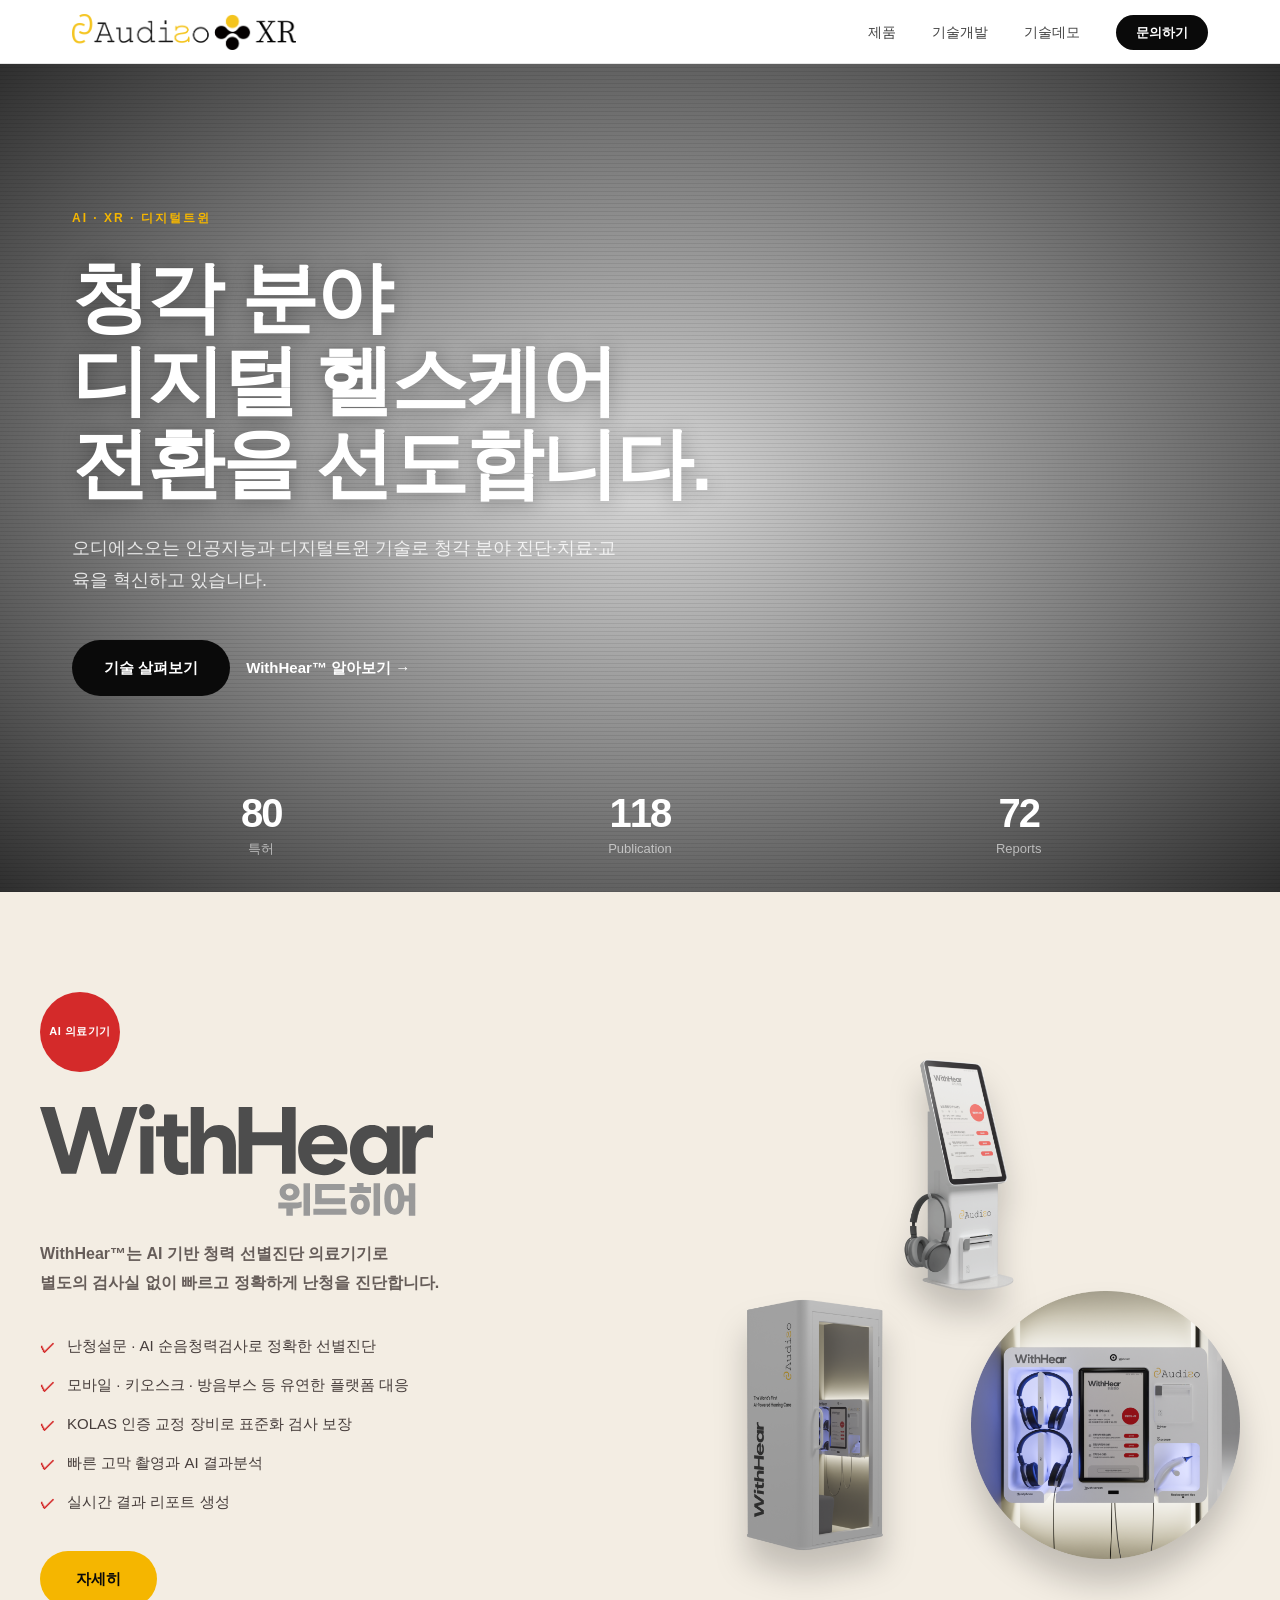
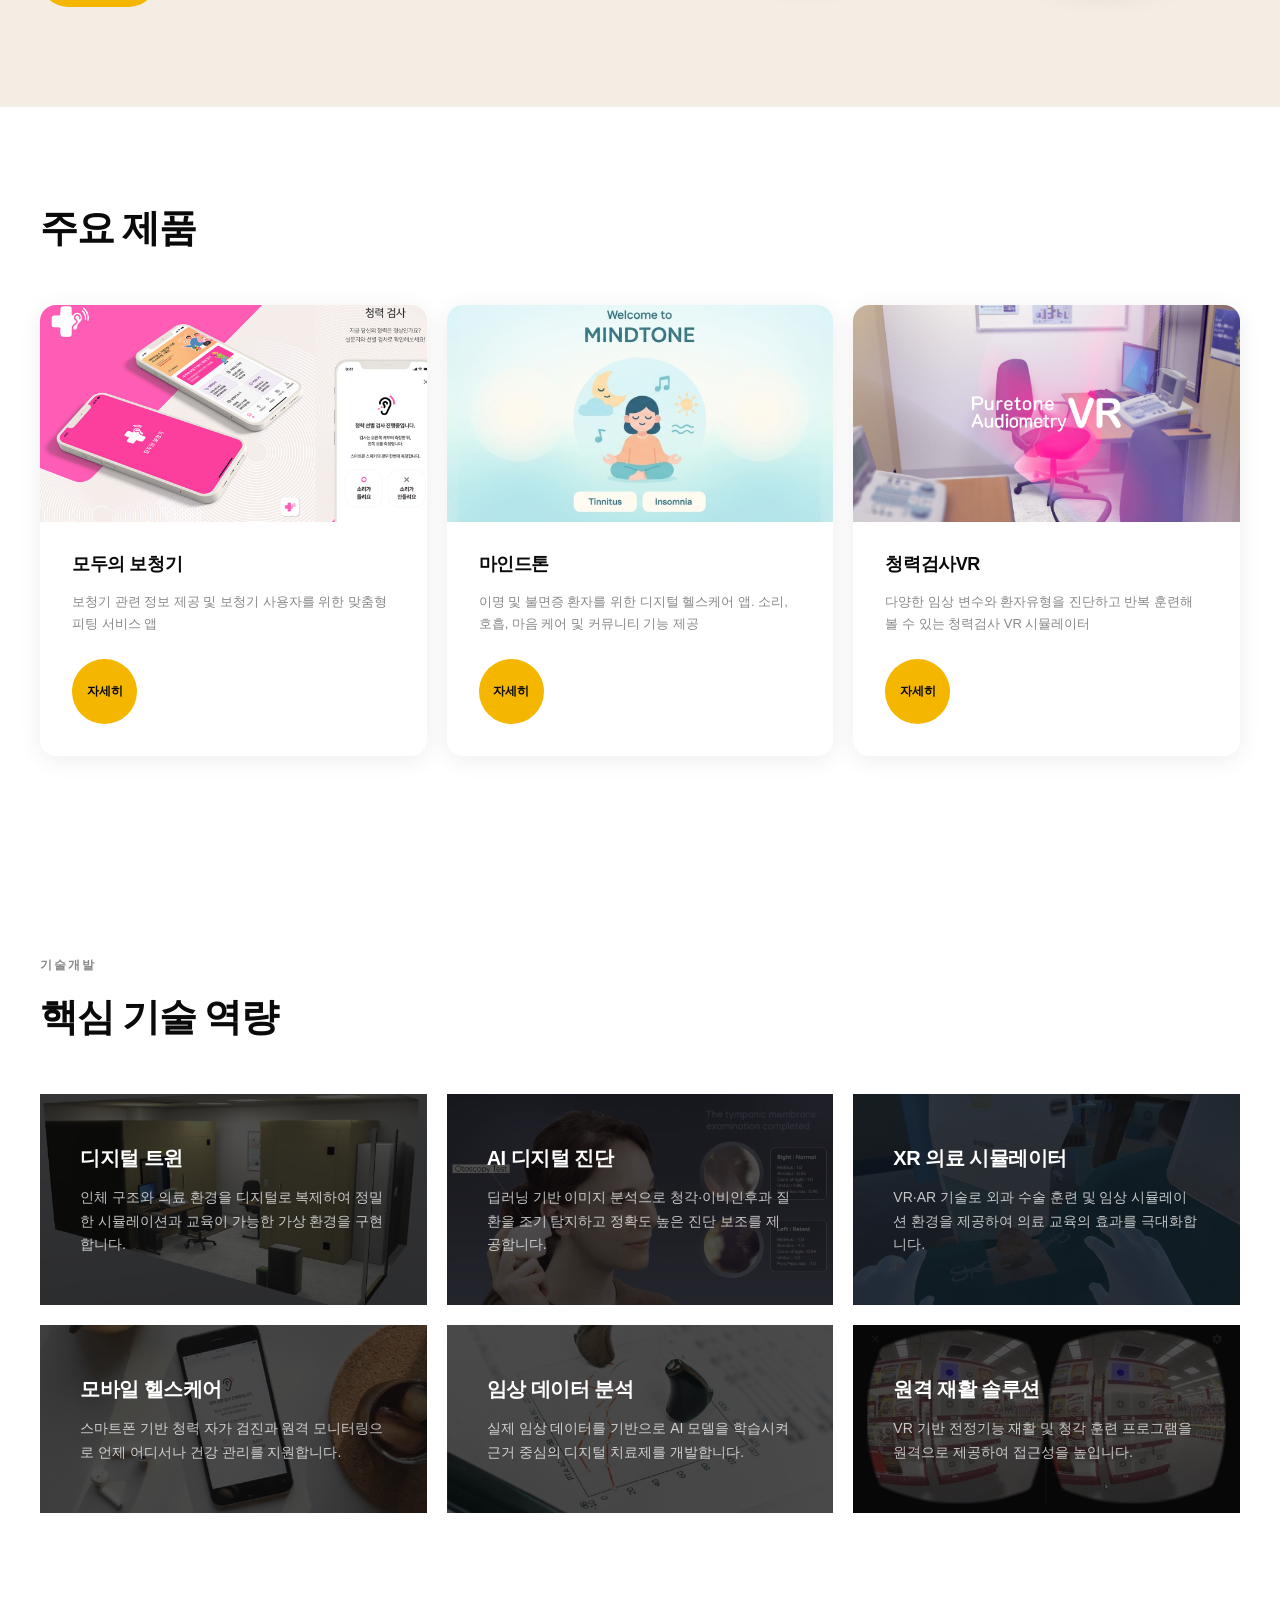
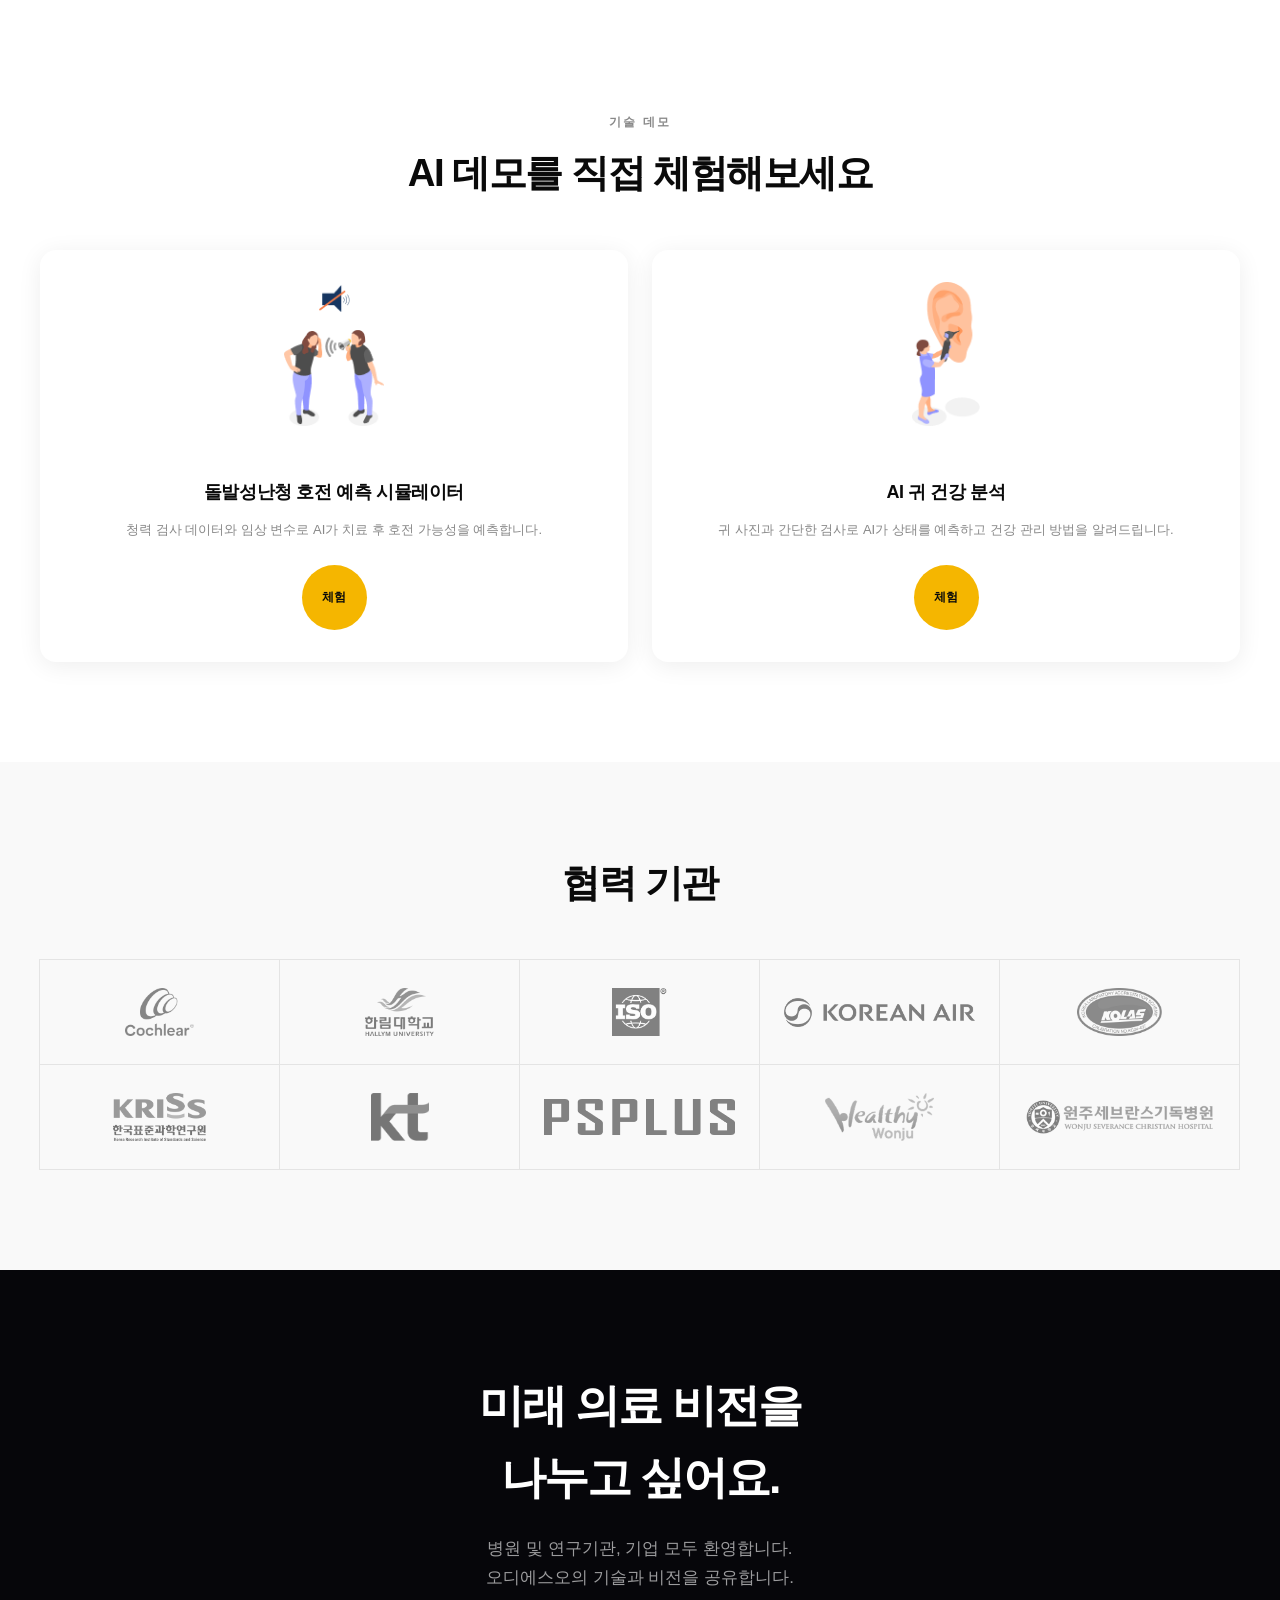
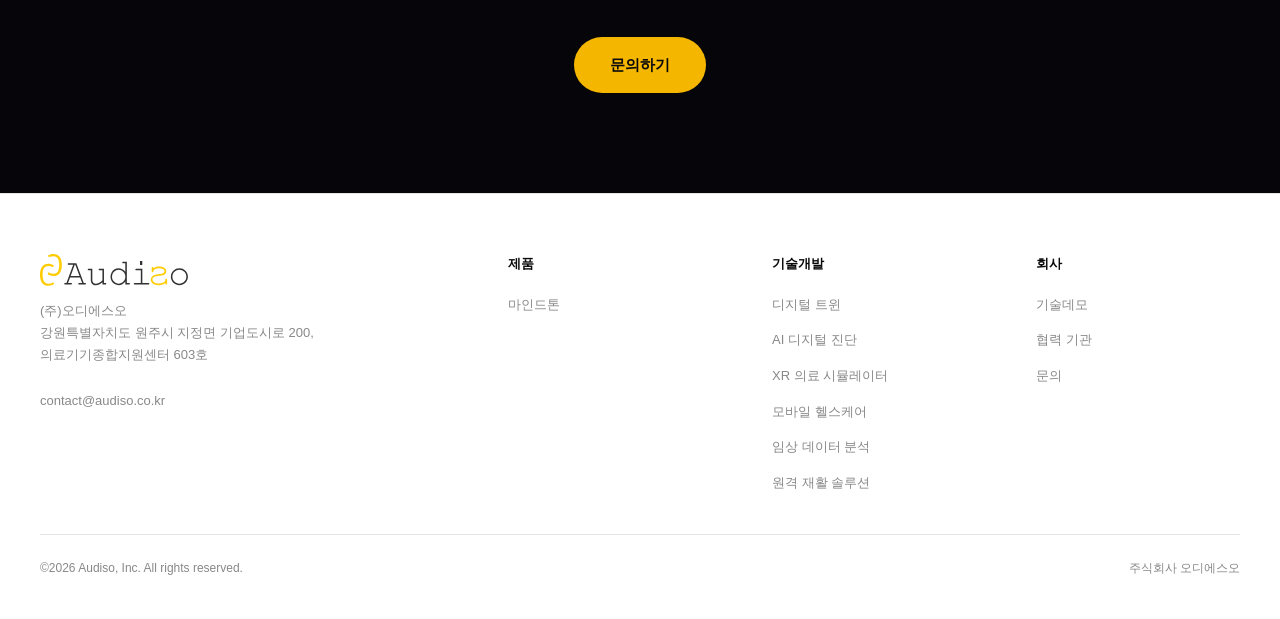
==== index.html @ 92a05720 "Consolidate product pages and add PTA VR simulator page - Remove product_01~04.html, rename to prod_" ====
<!DOCTYPE html>
<html lang="ko">
<head>
  <meta charset="UTF-8" />
  <meta name="viewport" content="width=device-width, initial-scale=1.0" />
  <title>Audiso XR</title>
  <link rel="stylesheet" href="css/style.css" />
</head>
<body>

  <!-- NAV -->
  <nav></nav>

  <!-- HERO -->
  <div class="hero-wrap">
    <video class="hero-video" src="video/hero_short.mp4" autoplay loop muted playsinline></video>
    <div class="hero-vignette"></div>
    <div class="hero-scanlines"></div>
    <section class="hero">
      <div class="hero-content">
        <span class="hero-tag">AI · XR · 디지털트윈</span>
        <h1>청각 분야 <br />디지털 헬스케어<br />전환을 선도합니다.</h1>
        <p>오디에스오는 인공지능과 디지털트윈 기술로 청각 분야 진단·치료·교육을 혁신하고 있습니다.</p>
        <div class="hero-actions">
          <a href="#services" class="btn-primary">기술 살펴보기</a>
          <a href="#product" class="btn-ghost">WithHear™ 알아보기 →</a>
        </div>
      </div>
    </section>
    <!-- STATS -->
    <div class="stats">
      <div class="stats-inner">
        <div class="stat">
          <div class="stat-number">80</div>
          <div class="stat-label">특허</div>
        </div>
        <div class="stat">
          <div class="stat-number">118</div>
          <div class="stat-label">Publication</div>
        </div>
        <div class="stat">
          <div class="stat-number">72</div>
          <div class="stat-label">Reports</div>
        </div>
      </div>
    </div>
  </div>

  <!-- FEATURED PRODUCT -->
  <section class="product-section" id="product">
    <canvas id="product-canvas"></canvas>
    <div class="product-inner">
      <div>
        <span class="product-badge">AI 의료기기</span>
        <img src="images/withhear.svg" alt="WithHear™" class="product-title-img" />
        <p>WithHear™는 AI 기반 청력 선별진단 의료기기로 <br />별도의 검사실 없이 빠르고 정확하게 난청을 진단합니다.</p>
        <ul class="product-features">
          <li>난청설문 · AI 순음청력검사로 정확한 선별진단</li>
          <li>모바일 · 키오스크 · 방음부스 등 유연한 플랫폼 대응</li>
          <li>KOLAS 인증 교정 장비로 표준화 검사 보장</li>
          <li>빠른 고막 촬영과 AI 결과분석</li>
          <li>실시간 결과 리포트 생성</li>
        </ul>
        <a href="https://audiso.co.kr/withhear" class="btn-accent" style="margin-top:36px; display:inline-block;" target="_blank">자세히</a>
      </div>
      <div class="product-visual">
        <img src="images/img_withhear_01.png" alt="WithHear 제품 이미지 1" class="float-img float-img-1" />
        <img src="images/img_withhear_02.png" alt="WithHear 제품 이미지 2" class="float-img float-img-2" />
        <img src="images/img_withhear_03.png" alt="WithHear 제품 이미지 3" class="float-img float-img-3" />
      </div>
    </div>
  </section>

  <!-- PRODUCTS -->
  <section id="products">
    <div class="section-inner">
      <h2 class="section-title">주요 제품</h2>
      <div class="products-grid">

        <div class="product-card">
          <div class="product-card-img"><img src="images/img_prod_modu.jpg" alt="모두의 보청기" /></div>
          <h3>모두의 보청기</h3>
          <p>보청기 관련 정보 제공 및 보청기 사용자를 위한 맞춤형 피팅 서비스 앱</p>
          <a href="https://audiso.co.kr/hearingapp" class="btn-card-detail" target="_blank">자세히</a>
        </div>

        <div class="product-card">
          <div class="product-card-img"><img src="images/img_prod_mt.jpg" alt="마인드톤" /></div>
          <h3>마인드톤</h3>
          <p>이명 및 불면증 환자를 위한 디지털 헬스케어 앱. 소리, 호흡, 마음 케어 및 커뮤니티 기능 제공</p>
          <a href="products/prod_withhear.html" class="btn-card-detail">자세히</a>
        </div>

        <div class="product-card">
          <div class="product-card-img"><img src="images/img_prod_avr.jpg" alt="청력검사VR" /></div>
          <h3>청력검사VR</h3>
          <p>다양한 임상 변수와 환자유형을 진단하고 반복 훈련해 볼 수 있는 청력검사 VR 시뮬레이터</p>
          <a href="products/prod_withhear.html" class="btn-card-detail">자세히</a>
        </div>

      </div>
    </div>
  </section>

  <!-- SERVICES -->
  <section id="services">
    <div class="section-inner">
      <div class="section-label">기술개발</div>
      <h2 class="section-title">핵심 기술 역량</h2>
      <div class="services-grid">
        <div class="service-card" style="background-image: url('images/img_services_01.jpg')">
          <h3>디지털 트윈</h3>
          <p>인체 구조와 의료 환경을 디지털로 복제하여 정밀한 시뮬레이션과 교육이 가능한 가상 환경을 구현합니다.</p>
        </div>
        <div class="service-card" style="background-image: url('images/img_services_02.jpg')">
          <h3>AI 디지털 진단</h3>
          <p>딥러닝 기반 이미지 분석으로 청각·이비인후과 질환을 조기 탐지하고 정확도 높은 진단 보조를 제공합니다.</p>
        </div>
        <div class="service-card" style="background-image: url('images/img_services_03.jpg')">
          <h3>XR 의료 시뮬레이터</h3>
          <p>VR·AR 기술로 외과 수술 훈련 및 임상 시뮬레이션 환경을 제공하여 의료 교육의 효과를 극대화합니다.</p>
        </div>
        <div class="service-card" style="background-image: url('images/img_services_04.jpg')">
          <h3>모바일 헬스케어</h3>
          <p>스마트폰 기반 청력 자가 검진과 원격 모니터링으로 언제 어디서나 건강 관리를 지원합니다.</p>
        </div>
        <div class="service-card" style="background-image: url('images/img_services_05.jpg')">
          <h3>임상 데이터 분석</h3>
          <p>실제 임상 데이터를 기반으로 AI 모델을 학습시켜 근거 중심의 디지털 치료제를 개발합니다.</p>
        </div>
        <div class="service-card" style="background-image: url('images/img_services_06.jpg')">
          <h3>원격 재활 솔루션</h3>
          <p>VR 기반 전정기능 재활 및 청각 훈련 프로그램을 원격으로 제공하여 접근성을 높입니다.</p>
        </div>
      </div>
    </div>
  </section>

  <!-- TECH DEMO -->
  <section id="demo">
    <div class="section-inner">
      <div class="section-label">기술 데모</div>
      <h2 class="section-title">AI 데모를 직접 체험해보세요</h2>
      <div class="demo-grid">

        <div class="product-card">
          <div class="demo-card-img"><img src="images/demo_1.png" alt="돌발성난청 호전 예측 시뮬레이터" /></div>
          <h3>돌발성난청 호전 예측 시뮬레이터</h3>
          <p>청력 검사 데이터와 임상 변수로 AI가 치료 후 호전 가능성을 예측합니다.</p>
          <a href="demo/ssnhl/SSNHL_predi_ver_3_0.html" class="btn-card-detail">체험</a>
        </div>

        <div class="product-card">
          <div class="demo-card-img"><img src="images/demo_2.png" alt="AI 귀 건강 분석" /></div>
          <h3>AI 귀 건강 분석</h3>
          <p>귀 사진과 간단한 검사로 AI가 상태를 예측하고 건강 관리 방법을 알려드립니다.</p>
          <a href="demo/earCheck/app.html" class="btn-card-detail">체험</a>
        </div>

      </div>
    </div>
  </section>

  <!-- PARTNERS -->
  <section class="partners-section" id="partners">
    <div class="section-inner">
      <h2 class="section-title">협력 기관</h2>
      <div class="partners-grid">
        <div class="partner-item"><img src="images/partner_coch.png" alt="파트너" /></div>
        <div class="partner-item"><img src="images/partner_hal.png" alt="파트너" /></div>
        <div class="partner-item"><img src="images/partner_iso.png" alt="파트너" /></div>
        <div class="partner-item"><img src="images/partner_ka.png" alt="파트너" /></div>
        <div class="partner-item"><img src="images/partner_kolas.png" alt="파트너" /></div>
        <div class="partner-item"><img src="images/partner_kriss.png" alt="파트너" /></div>
        <div class="partner-item"><img src="images/partner_kt.png" alt="파트너" /></div>
        <div class="partner-item"><img src="images/partner_psp.png" alt="파트너" /></div>
        <div class="partner-item"><img src="images/partner_wonju.png" alt="파트너" /></div>
        <div class="partner-item"><img src="images/partner_wsch.png" alt="파트너" /></div>
      </div>
    </div>
  </section>

  <!-- CTA -->
  <section class="cta-section" id="contact">
    <canvas id="cta-canvas"></canvas>
    <div class="cta-inner">
      <h2>미래 의료 비전을<br />나누고 싶어요.</h2>
      <p>병원 및 연구기관, 기업 모두 환영합니다.<br />오디에스오의 기술과 비전을 공유합니다.</p>
      <a href="mailto:contact@audiso.co.kr" class="btn-accent">문의하기</a>
    </div>
  </section>

  <!-- FOOTER -->
  <footer></footer>

  <script src="js/partners-bg.js"></script>
  <script src="js/product-bg.js"></script>
  <script src="js/components.js"></script>
</body>
</html>
---- css/style.css ----
*, *::before, *::after { box-sizing: border-box; margin: 0; padding: 0; }

:root {
  --black: #0a0a0a;
  --white: #ffffff;
  --gray-50: #f9f9f9;
  --gray-100: #f2f2f2;
  --gray-200: #e4e4e4;
  --gray-500: #888888;
  --gray-700: #444444;
  --accent: #F5B600;
  --accent-dark: #C99200;
  --radius: 12px;
  --font: 'Pretendard', 'Noto Sans KR', -apple-system, BlinkMacSystemFont, sans-serif;
}

html { scroll-behavior: smooth; }

body {
  font-family: var(--font);
  color: var(--black);
  background: var(--white);
  line-height: 1.6;
  -webkit-font-smoothing: antialiased;
}

/* ── NAV ── */
nav {
  position: sticky;
  top: 0;
  z-index: 100;
  background: rgba(255,255,255,0.92);
  backdrop-filter: blur(12px);
  border-bottom: 1px solid var(--gray-200);
  height: 64px;
  display: flex;
  align-items: center;
}

.nav-inner {
  max-width: 1200px;
  width: 100%;
  margin: 0 auto;
  padding: 0 32px;
  display: flex;
  align-items: center;
  justify-content: space-between;
}

.logo {
  display: flex;
  align-items: center;
  text-decoration: none;
  flex-shrink: 0;
}

.logo img {
  height: 36px;
  width: auto;
  display: block;
}

.footer-brand .logo img { height: 32px; }

.nav-links {
  display: flex;
  gap: 36px;
  list-style: none;
}

.nav-links a {
  font-size: 14px;
  font-weight: 500;
  color: var(--gray-700);
  text-decoration: none;
  transition: color 0.2s;
}

.nav-links a:hover { color: var(--black); }

.nav-cta {
  background: var(--black);
  color: var(--white) !important;
  padding: 10px 20px;
  border-radius: 100px;
  font-size: 13px !important;
  font-weight: 600 !important;
  transition: background 0.2s !important;
}

.nav-cta:hover { background: var(--gray-700) !important; }

/* ── 햄버거 버튼 ── */
.nav-hamburger {
  display: none;
  flex-direction: column;
  justify-content: center;
  gap: 5px;
  width: 40px;
  height: 40px;
  padding: 8px;
  background: none;
  border: none;
  cursor: pointer;
  border-radius: 8px;
  transition: background 0.2s;
}
.nav-hamburger:hover { background: var(--gray-100); }
.nav-hamburger span {
  display: block;
  width: 100%;
  height: 2px;
  background: var(--black);
  border-radius: 2px;
  transition: transform 0.3s, opacity 0.3s;
  transform-origin: center;
}
.nav-hamburger.open span:nth-child(1) { transform: translateY(7px) rotate(45deg); }
.nav-hamburger.open span:nth-child(2) { opacity: 0; transform: scaleX(0); }
.nav-hamburger.open span:nth-child(3) { transform: translateY(-7px) rotate(-45deg); }

/* ── 모바일 드로어 & 오버레이 ── */
.nav-overlay {
  display: none;
  position: fixed;
  inset: 0;
  background: rgba(0,0,0,0.35);
  z-index: 200;
  opacity: 0;
  pointer-events: none;
  transition: opacity 0.3s;
}
.nav-overlay.open { opacity: 1; pointer-events: auto; }

.nav-drawer {
  display: none;
  position: fixed;
  top: 0;
  right: 0;
  width: 72vw;
  max-width: 300px;
  height: 100dvh;
  background: var(--white);
  z-index: 201;
  padding: 80px 32px 40px;
  transform: translateX(100%);
  transition: transform 0.35s cubic-bezier(0.4,0,0.2,1);
  box-shadow: -4px 0 24px rgba(0,0,0,0.12);
}
.nav-drawer.open { transform: translateX(0); }
.nav-drawer ul {
  list-style: none;
  display: flex;
  flex-direction: column;
  gap: 0;
}
.nav-drawer ul li { border-bottom: 1px solid var(--gray-200); }
.nav-drawer ul li:first-child { border-top: 1px solid var(--gray-200); }
.nav-drawer ul li a {
  display: block;
  padding: 18px 4px;
  font-size: 16px;
  font-weight: 500;
  color: var(--gray-700);
  text-decoration: none;
  transition: color 0.2s;
}
.nav-drawer ul li a:hover { color: var(--black); }

/* ── HERO ── */
.hero-wrap {
  position: relative;
  overflow: hidden;
  min-height: 92vh;
}

.hero-video {
  position: absolute;
  inset: 0;
  width: 100%;
  height: 100%;
  object-fit: cover;
  z-index: 0;
}

.hero-vignette {
  position: absolute;
  inset: 0;
  z-index: 1;
  background: radial-gradient(ellipse at center,
    rgba(0,0,0,0.15) 0%,
    rgba(0,0,0,0.55) 60%,
    rgba(0,0,0,0.82) 100%);
}

.hero-scanlines {
  position: absolute;
  inset: 0;
  z-index: 2;
  background: repeating-linear-gradient(
    to bottom,
    transparent 0px,
    transparent 3px,
    rgba(0,0,0,0.08) 3px,
    rgba(0,0,0,0.08) 4px
  );
  pointer-events: none;
}

.hero {
  position: relative;
  z-index: 3;
  min-height: 92vh;
  display: flex;
  align-items: flex-start;
  padding: 140px 32px 180px;
  max-width: 1200px;
  margin: 0 auto;
}

.hero-content { max-width: 780px; }

.hero-tag {
  display: inline-block;
  font-size: 12px;
  font-weight: 700;
  letter-spacing: 2px;
  text-transform: uppercase;
  color: var(--accent);
  margin-bottom: 28px;
}

.hero h1 {
  font-size: clamp(44px, 6vw, 80px);
  font-weight: 800;
  line-height: 1.08;
  letter-spacing: -2px;
  color: var(--white);
  margin-bottom: 28px;
  text-shadow: 0 2px 20px rgba(0,0,0,0.3);
}

.hero h1 em {
  font-style: normal;
  color: var(--accent);
}

.hero p {
  font-size: 18px;
  color: rgba(255,255,255,0.82);
  max-width: 560px;
  margin-bottom: 44px;
  line-height: 1.75;
}

.hero-actions {
  display: flex;
  gap: 16px;
  align-items: center;
  flex-wrap: wrap;
}

.hero .btn-ghost {
  color: var(--white);
}

.hero .btn-ghost:hover {
  color: var(--accent);
}

/* ── BUTTONS ── */
.btn-primary {
  background: var(--black);
  color: var(--white);
  padding: 16px 32px;
  border-radius: 100px;
  font-size: 15px;
  font-weight: 600;
  text-decoration: none;
  transition: background 0.2s, transform 0.15s;
  display: inline-block;
}

.btn-primary:hover { background: var(--gray-700); transform: translateY(-1px); }

.btn-ghost {
  color: var(--black);
  font-size: 15px;
  font-weight: 600;
  text-decoration: none;
  display: flex;
  align-items: center;
  gap: 8px;
  transition: gap 0.2s;
}

.btn-ghost:hover { gap: 14px; }

.btn-accent {
  background: var(--accent);
  color: var(--black);
  padding: 16px 36px;
  border-radius: 100px;
  font-size: 15px;
  font-weight: 700;
  text-decoration: none;
  display: inline-block;
  transition: background 0.2s, transform 0.15s;
}

.btn-accent:hover { background: var(--accent-dark); transform: translateY(-1px); }

/* ── STATS ── */
.stats {
  position: absolute;
  bottom: 0;
  left: 0;
  right: 0;
  z-index: 2;
}

.stats-inner {
  max-width: 1200px;
  margin: 0 auto;
  padding: 0 32px;
  display: grid;
  grid-template-columns: repeat(3, 1fr);
}

.stat {
  padding: 32px 0;
  text-align: center;
}

.stat-number {
  font-size: 40px;
  font-weight: 800;
  letter-spacing: -2px;
  line-height: 1;
  margin-bottom: 6px;
  color: var(--white);
}

.stat-label {
  font-size: 13px;
  color: rgba(255,255,255,0.6);
  font-weight: 500;
}

/* ── SECTION COMMON ── */
section { padding: 100px 32px; }

.section-inner { max-width: 1200px; margin: 0 auto; }

.section-label {
  font-size: 12px;
  font-weight: 700;
  letter-spacing: 2px;
  text-transform: uppercase;
  color: var(--gray-500);
  margin-bottom: 20px;
}

.section-title {
  font-size: clamp(24px, 3vw, 40px);
  font-weight: 800;
  letter-spacing: -1.5px;
  line-height: 1.1;
  margin-bottom: 56px;
}

/* ── SERVICES ── */
.services-grid {
  display: grid;
  grid-template-columns: repeat(3, 1fr);
  gap: 20px;
}

.service-card {
  position: relative;
  padding: 48px 40px;
  border-radius: 0;
  background-size: cover;
  background-position: center;
  overflow: hidden;
  transition: box-shadow 0.2s, transform 0.15s;
}

.service-card::before {
  content: '';
  position: absolute;
  inset: 0;
  background: rgba(10,10,10,0.72);
  transition: background 0.3s;
}

.service-card:hover::before {
  background: rgba(10,10,10,0.58);
}

.service-card:hover {
  transform: translateY(-3px);
}

.service-card h3,
.service-card p {
  position: relative;
  z-index: 1;
}

.service-card h3 {
  font-size: 20px;
  font-weight: 700;
  margin-bottom: 12px;
  letter-spacing: -0.5px;
  color: var(--white);
}

.service-card p {
  font-size: 14px;
  color: rgba(255,255,255,0.75);
  line-height: 1.7;
}

/* ── FEATURED PRODUCT ── */
.product-section {
  background: #F3EDE3;
  color: #1a1010;
  position: relative;
}

#product-canvas {
  position: absolute;
  inset: 0;
  width: 100%;
  height: 100%;
  display: block;
  z-index: 0;
}

.product-section .product-inner {
  position: relative;
  z-index: 1;
}

.product-inner {
  max-width: 1200px;
  margin: 0 auto;
  display: grid;
  grid-template-columns: 1fr 1fr;
  gap: 80px;
  align-items: center;
}


.product-title-img {
  display: block;
  height: 112px;
  width: auto;
  margin-bottom: 24px;
}

.product-inner h2 {
  font-size: clamp(28px, 3vw, 44px);
  font-weight: 800;
  letter-spacing: -2px;
  line-height: 1.1;
  margin-bottom: 24px;
}

.product-inner p {
  font-size: 16px;
  font-weight: 700;
  color: rgba(26,16,16,0.65);
  line-height: 1.8;
  margin-bottom: 36px;
}

.product-badge {
  display: inline-flex;
  align-items: center;
  justify-content: center;
  background: #D42A2A;
  color: #fff;
  font-size: 11px;
  font-weight: 800;
  letter-spacing: 0.5px;
  text-transform: uppercase;
  text-align: center;
  line-height: 1.4;
  width: 80px;
  height: 80px;
  border-radius: 50%;
  margin-bottom: 32px;
}

.product-visual {
  position: relative;
  height: 520px;
  overflow: visible;
}

@keyframes float-a {
  0%, 100% { transform: translateY(0px); }
  50%       { transform: translateY(-9px); }
}

@keyframes float-b {
  0%, 100% { transform: translateY(0px); }
  50%       { transform: translateY(-7px); }
}

@keyframes float-c {
  0%, 100% { transform: translateX(-50%) translateY(0px); }
  50%       { transform: translateX(-50%) translateY(-8px); }
}

.float-img {
  position: absolute;
  width: 48%;
  filter: drop-shadow(0 24px 16px rgba(0,0,0,0.2));
}

.float-img-1 {
  top: 0;
  left: 50%;
  transform: translateX(-50%);
  animation: float-c 5s ease-in-out infinite;
  animation-delay: 0s;
}

.float-img-2 {
  bottom: 0;
  left: 0;
  animation: float-a 6.5s ease-in-out infinite;
  animation-delay: -2.1s;
}

.float-img-3 {
  bottom: 0;
  right: 0;
  animation: float-b 5.8s ease-in-out infinite;
  animation-delay: -4.3s;
}

.product-visual .placeholder-icon { font-size: 80px; }


.product-features {
  list-style: none;
  display: flex;
  flex-direction: column;
  gap: 14px;
}

.product-features li {
  display: flex;
  align-items: flex-start;
  gap: 12px;
  font-size: 15px;
  color: rgba(26,16,16,0.8);
}

.product-features li::before {
  content: '✓';
  color: #D42A2A;
  font-weight: 700;
  flex-shrink: 0;
  margin-top: 1px;
}

/* ── PRODUCTS ── */
.products-grid {
  display: grid;
  grid-template-columns: repeat(3, 1fr);
  gap: 20px;
}

.product-card {
  background: var(--white);
  padding: 0;
  border-radius: 16px;
  box-shadow: 0 4px 24px rgba(0,0,0,0.07);
  transition: box-shadow 0.2s, transform 0.15s;
  overflow: hidden;
}

.product-card:hover {
  box-shadow: 0 8px 40px rgba(0,0,0,0.12);
  transform: translateY(-3px);
}

.product-card-img {
  width: 100%;
  aspect-ratio: 16 / 9;
  overflow: hidden;
}

.product-card-img img {
  width: 100%;
  height: 100%;
  object-fit: cover;
  display: block;
  transition: transform 0.4s ease;
}

.product-card:hover .product-card-img img {
  transform: scale(1.04);
}

.product-card h3,
.product-card p,
.product-card .btn-card-detail {
  margin-left: 32px;
  margin-right: 32px;
}

.product-card .btn-card-detail {
  margin-bottom: 32px;
}

.product-card h3 {
  font-size: 18px;
  font-weight: 800;
  letter-spacing: -0.4px;
  margin-top: 28px;
  margin-bottom: 12px;
  color: var(--black);
}

.product-card p {
  font-size: 13px;
  color: var(--gray-500);
  line-height: 1.7;
  margin-bottom: 24px;
}

.btn-card-detail {
  display: inline-flex;
  flex-direction: column;
  align-items: center;
  justify-content: center;
  width: 65px;
  height: 65px;
  border-radius: 50%;
  background: var(--accent);
  color: var(--black);
  text-decoration: none;
  font-size: 12px;
  font-weight: 700;
  line-height: 1.4;
  text-align: center;
  transition: background 0.2s, transform 0.15s;
}

.btn-card-detail:hover {
  background: var(--accent-dark);
  transform: translateY(-2px);
}

/* ── PROJECTS ── */
.projects-grid {
  display: grid;
  grid-template-columns: repeat(2, 1fr);
  gap: 24px;
}

.project-card {
  border: 1px solid var(--gray-200);
  border-radius: 0;
  overflow: hidden;
  transition: box-shadow 0.2s, transform 0.15s;
  cursor: pointer;
}

.project-card:hover {
  box-shadow: 0 12px 40px rgba(0,0,0,0.1);
  transform: translateY(-4px);
}

.project-thumb {
  height: 200px;
  background: linear-gradient(135deg, var(--gray-100) 0%, var(--gray-200) 100%);
  display: flex;
  align-items: center;
  justify-content: center;
  overflow: hidden;
}

.project-thumb img {
  width: 100%;
  height: 100%;
  object-fit: cover;
}

.project-thumb .placeholder-icon { font-size: 52px; }

.project-body { padding: 28px; }

.project-tag {
  font-size: 11px;
  font-weight: 700;
  letter-spacing: 1.5px;
  text-transform: uppercase;
  color: var(--accent-dark);
  margin-bottom: 10px;
}

.project-body h3 {
  font-size: 17px;
  font-weight: 700;
  letter-spacing: -0.3px;
  margin-bottom: 10px;
  line-height: 1.4;
}

.project-body p {
  font-size: 13px;
  color: var(--gray-500);
  line-height: 1.65;
}

/* ── TECH DEMO ── */
#demo { text-align: center; }
#demo .product-card {
  display: flex;
  flex-direction: column;
  align-items: center;
  border-radius: 16px;
}
#demo .product-card h3,
#demo .product-card p {
  margin-left: 0;
  margin-right: 0;
  padding-left: 32px;
  padding-right: 32px;
  width: 100%;
  box-sizing: border-box;
}
#demo .product-card .btn-card-detail {
  margin-left: 0;
  margin-right: 0;
}

.demo-card-img {
  display: flex;
  align-items: center;
  justify-content: center;
  height: 200px;
  padding: 32px 32px 24px;
}
.demo-card-img img {
  max-height: 100%;
  width: auto;
  display: block;
  object-fit: contain;
}

.demo-grid {
  display: grid;
  grid-template-columns: 1fr 1fr;
  gap: 24px;
}

/* ── PARTNERS ── */
.partners-section { background: var(--gray-50); text-align: center; }

.partners-grid {
  display: grid;
  grid-template-columns: repeat(5, 1fr);
  gap: 0;
}

.partner-item {
  padding: 28px 24px;
  display: flex;
  align-items: center;
  justify-content: center;
  border: 1px solid var(--gray-200);
  margin: -1px 0 0 -1px;
}

.partner-item img {
  max-width: 100%;
  max-height: 48px;
  width: auto;
  height: auto;
  display: block;
  object-fit: contain;
  filter: grayscale(100%) opacity(0.6);
  transition: filter 0.25s;
}

.partner-item:hover img {
  filter: grayscale(0%) opacity(1);
}

/* ── CTA ── */
.cta-section {
  background: #06060a;
  color: var(--white);
  position: relative;
  overflow: hidden;
}

#cta-canvas {
  position: absolute;
  inset: 0;
  width: 100%;
  height: 100%;
  display: block;
  z-index: 0;
}

.cta-section .cta-inner {
  position: relative;
  z-index: 1;
}

.cta-inner {
  max-width: 700px;
  margin: 0 auto;
  text-align: center;
}

.cta-inner h2 {
  font-size: clamp(28px, 3.5vw, 46px);
  font-weight: 800;
  letter-spacing: -2px;
  margin-bottom: 20px;
  color: var(--white);
}

.cta-inner p {
  font-size: 17px;
  color: rgba(255,255,255,0.6);
  margin-bottom: 44px;
  line-height: 1.75;
}

/* ── FOOTER ── */
footer {
  border-top: 1px solid var(--gray-200);
  padding: 60px 32px 40px;
}

.footer-inner {
  max-width: 1200px;
  margin: 0 auto;
  display: grid;
  grid-template-columns: 2fr 1fr 1fr 1fr;
  gap: 60px;
}

.footer-brand .logo { display: block; margin-bottom: 14px; }

.footer-brand p {
  font-size: 13px;
  color: var(--gray-500);
  line-height: 1.7;
  margin-bottom: 24px;
}

.footer-col h4 {
  font-size: 13px;
  font-weight: 700;
  margin-bottom: 16px;
  color: var(--black);
}

.footer-col ul { list-style: none; display: flex; flex-direction: column; gap: 10px; }

.footer-col a {
  font-size: 13px;
  color: var(--gray-500);
  text-decoration: none;
  transition: color 0.2s;
}

.footer-col a:hover { color: var(--black); }

.footer-bottom {
  max-width: 1200px;
  margin: 40px auto 0;
  padding-top: 24px;
  border-top: 1px solid var(--gray-200);
  display: flex;
  justify-content: space-between;
  align-items: center;
}

.footer-bottom p {
  font-size: 12px;
  color: var(--gray-500);
}

/* ── RESPONSIVE ── */
@media (max-width: 900px) {
  .stats-inner { grid-template-columns: repeat(3, 1fr); }
  .services-grid { grid-template-columns: 1fr; }
  .product-inner { grid-template-columns: 1fr; gap: 40px; }
  .product-visual {
    height: auto;
    display: flex;
    flex-direction: column;
    align-items: center;
    gap: 32px;
  }
  .float-img {
    position: relative;
    width: 72%;
    top: auto; bottom: auto; left: auto; right: auto;
    transform: none;
  }
  .float-img-1 { left: auto; animation: float-a 5s ease-in-out infinite; animation-delay: 0s; }
  .float-img-2 { animation: float-b 6.5s ease-in-out infinite; animation-delay: -2.1s; }
  .float-img-3 { animation: float-a 5.8s ease-in-out infinite; animation-delay: -4.3s; }
  .demo-grid { grid-template-columns: 1fr; }
  .partners-grid { grid-template-columns: repeat(3, 1fr); }
  .footer-inner { grid-template-columns: 1fr 1fr; gap: 40px; }
}

@media (max-width: 600px) {
  nav { height: 56px; }
  .nav-links { display: none; }
  .nav-hamburger { display: flex; }
  .nav-overlay { display: block; }
  .nav-drawer { display: block; }
  .hero { padding: 60px 20px; min-height: auto; }
  section { padding: 72px 20px; }
  .stats-inner { grid-template-columns: repeat(3, 1fr); }
  .projects-grid { grid-template-columns: 1fr; }
  .products-grid { grid-template-columns: 1fr; }
  .demo-grid { grid-template-columns: 1fr; }
  .partners-grid { grid-template-columns: repeat(2, 1fr); }
  .footer-inner { grid-template-columns: 1fr; gap: 32px; }
  .footer-bottom { flex-direction: column; gap: 8px; text-align: center; }
  .product-title-img { height: 67px; }
}
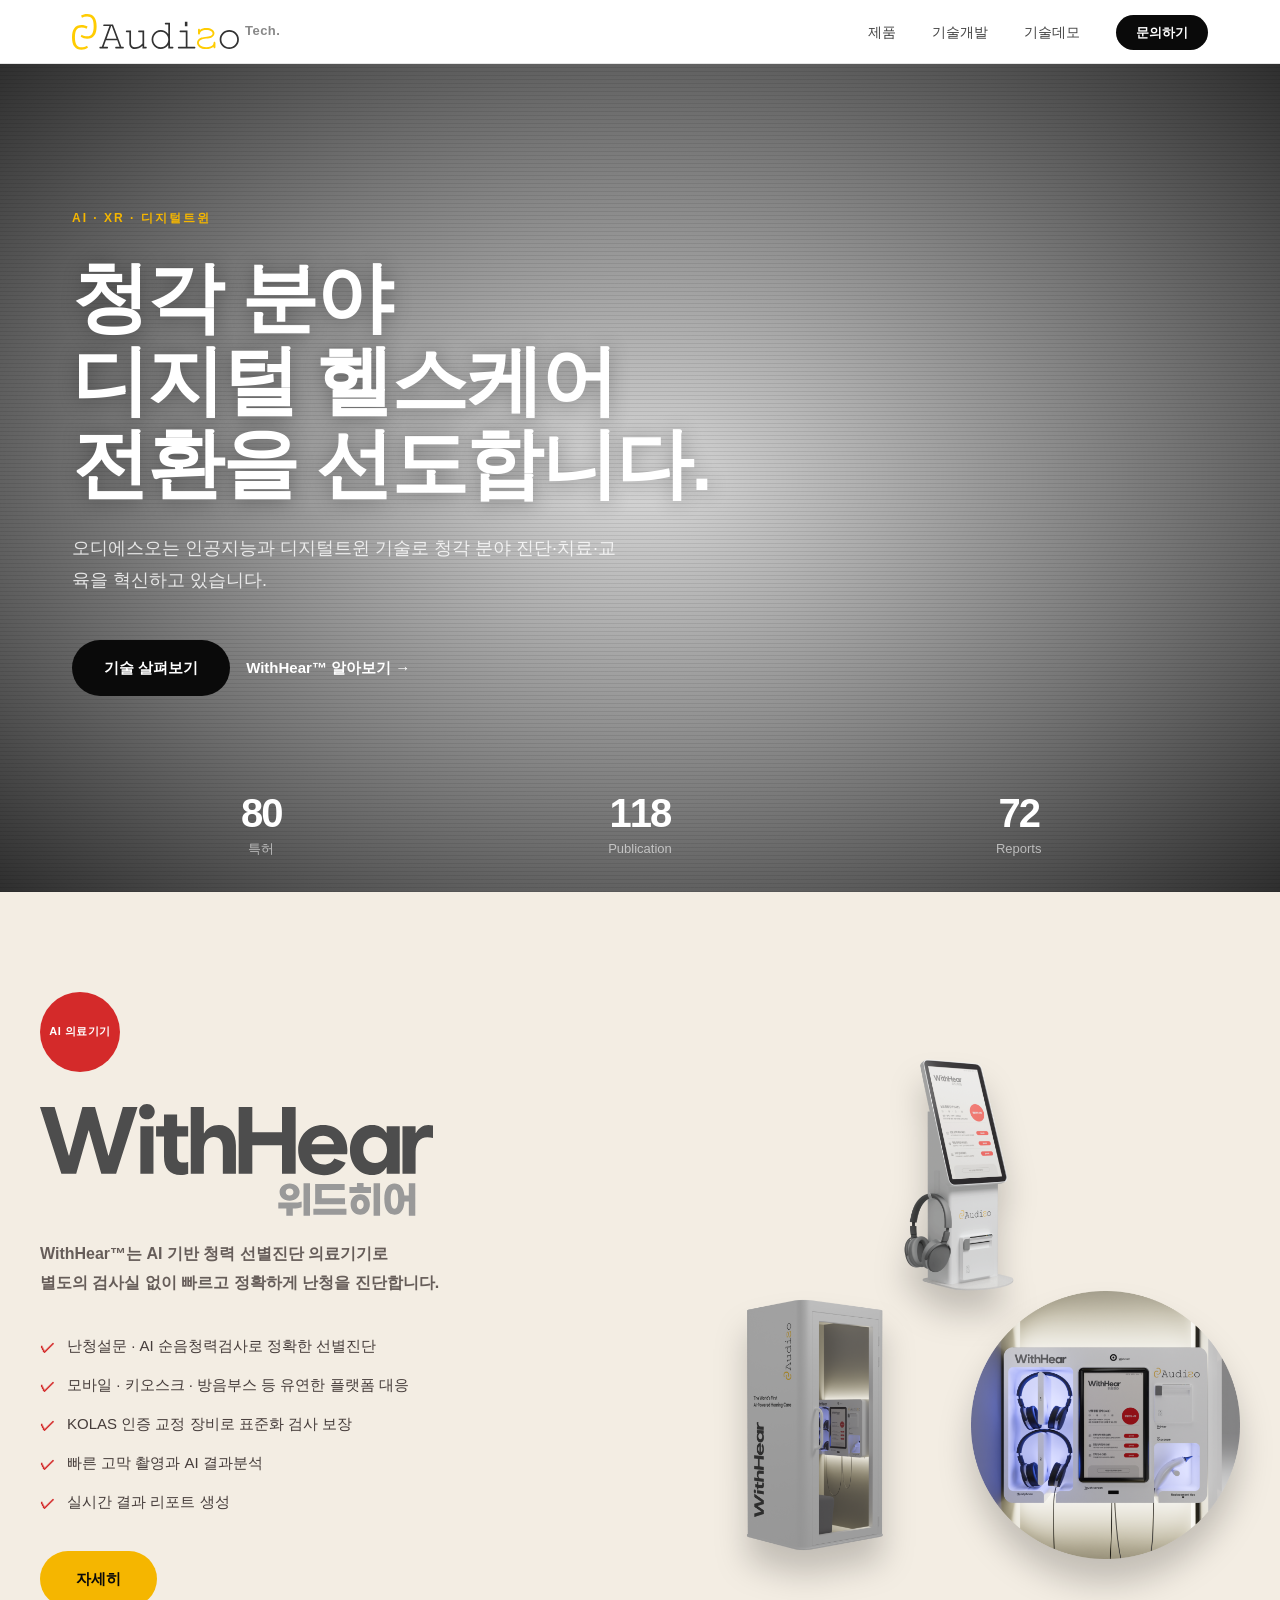
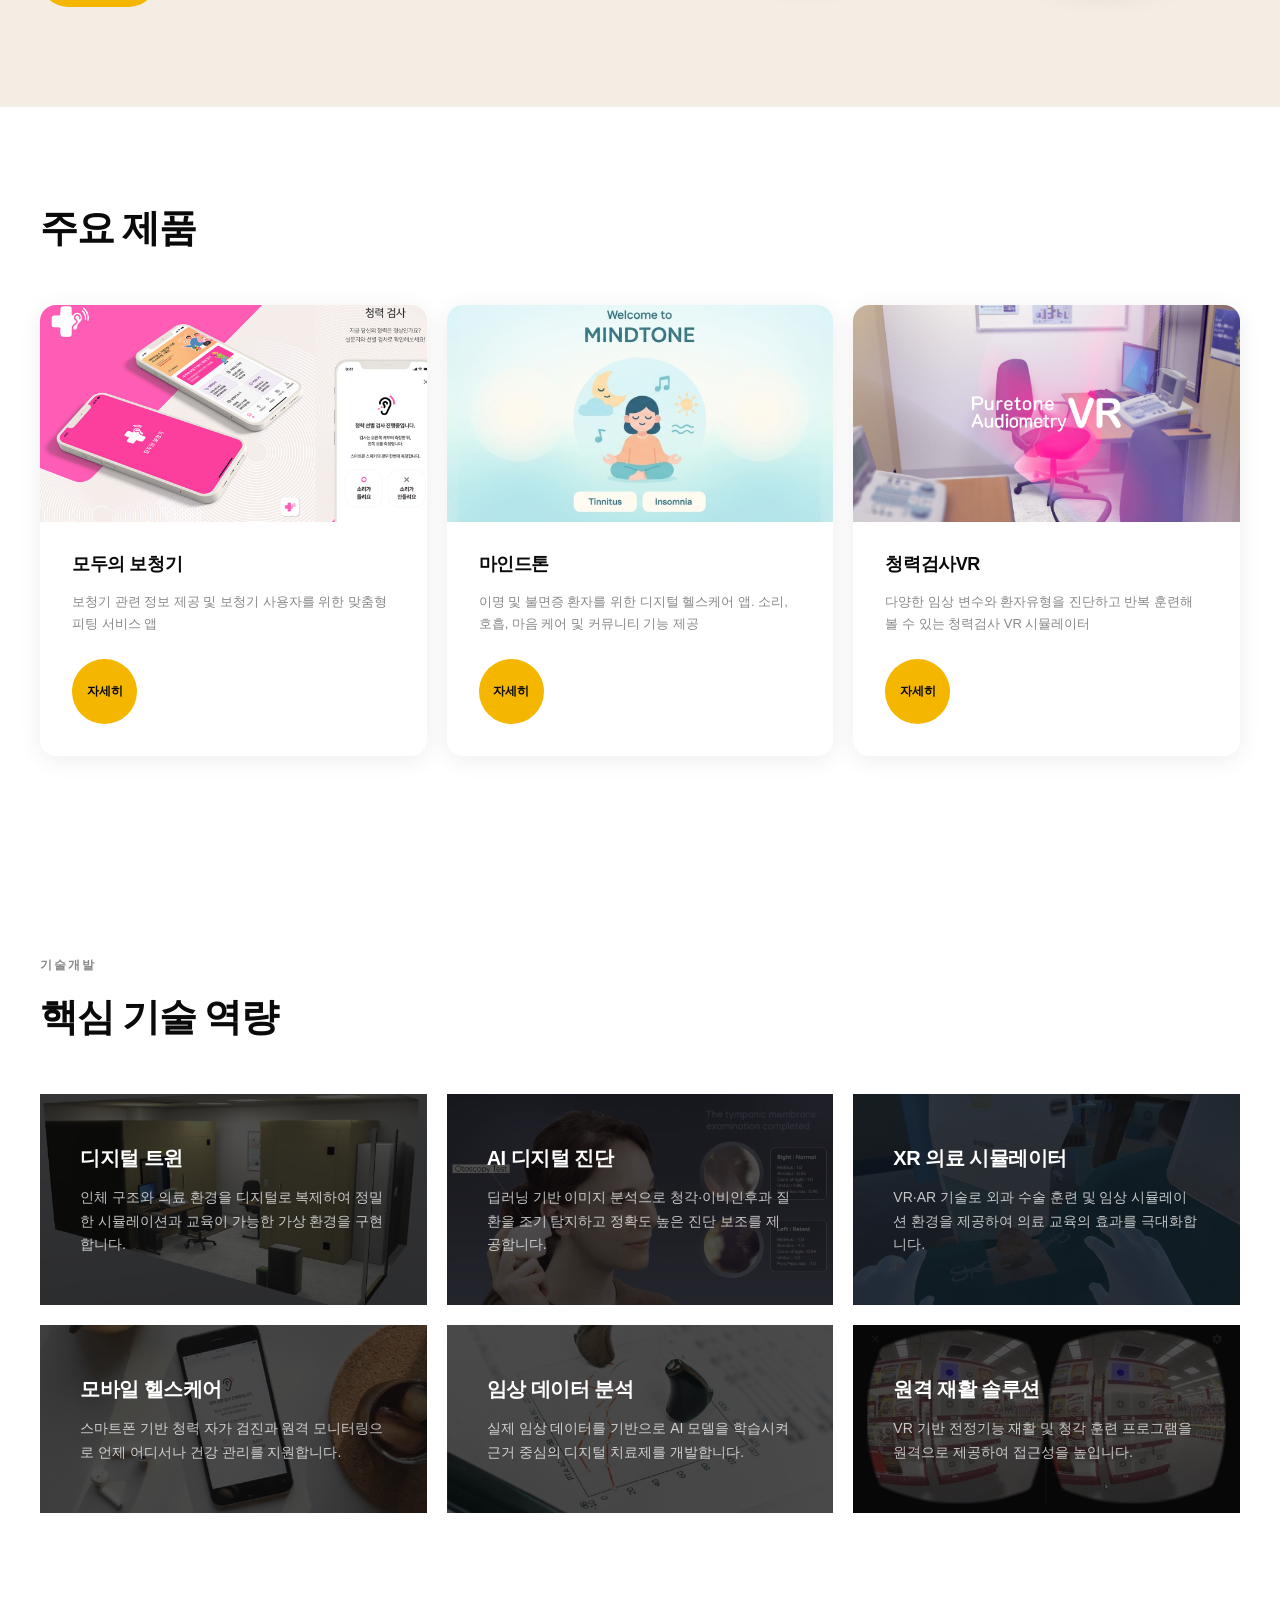
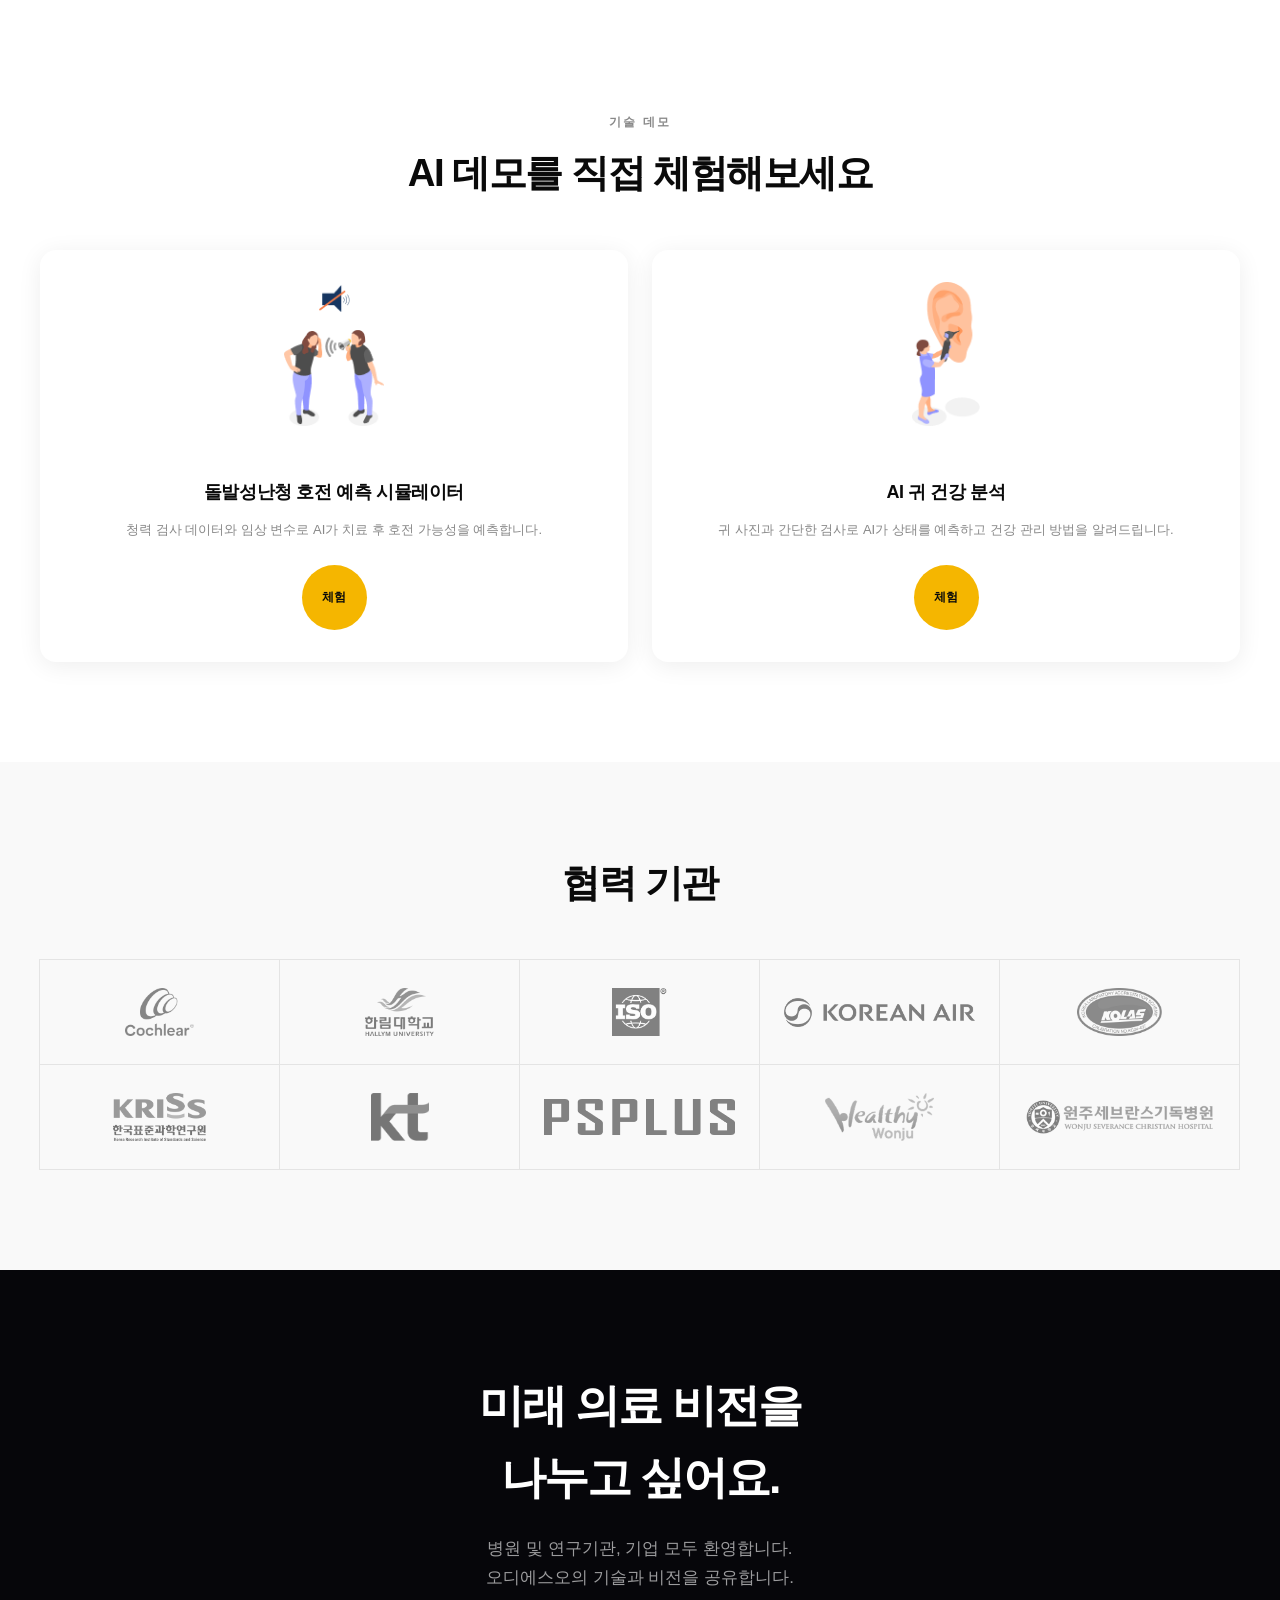
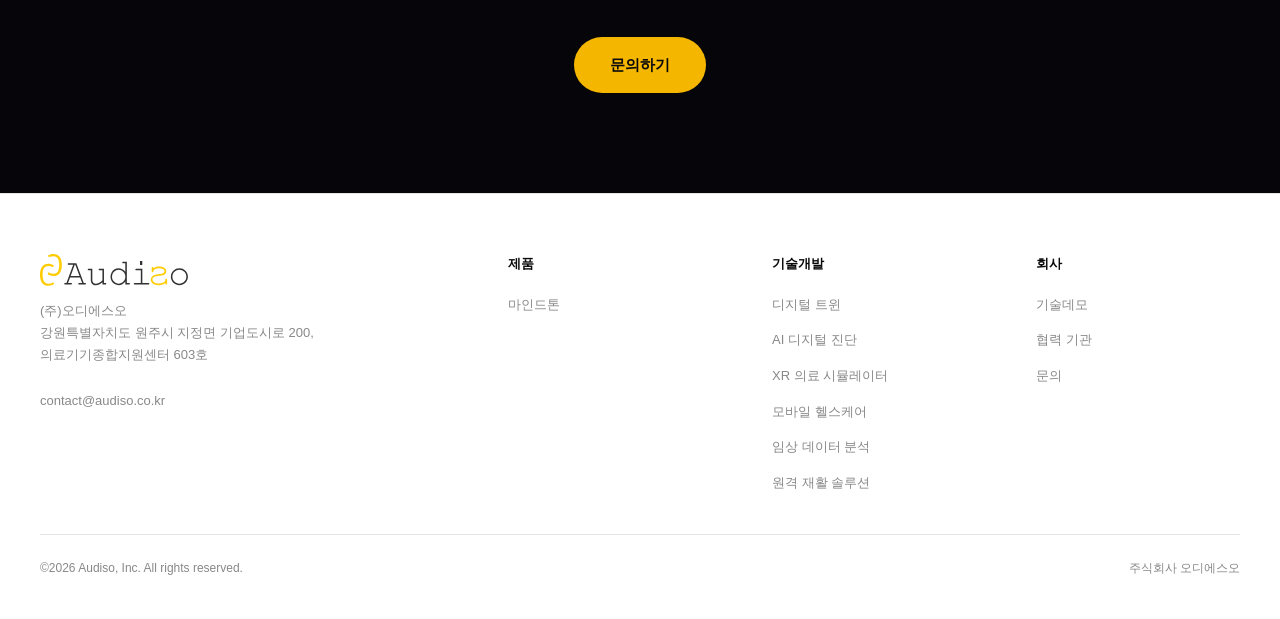
==== commit 91a3b025: "Refactor product pages with shared CSS and update Mindtone hero/CTA - Extract shared product page st" ====
--- a/index.html
+++ b/index.html
@@ -88,7 +88,7 @@
           <div class="product-card-img"><img src="images/img_prod_mt.jpg" alt="마인드톤" /></div>
           <h3>마인드톤</h3>
           <p>이명 및 불면증 환자를 위한 디지털 헬스케어 앱. 소리, 호흡, 마음 케어 및 커뮤니티 기능 제공</p>
-          <a href="products/prod_withhear.html" class="btn-card-detail">자세히</a>
+          <a href="products/prod_mindtone.html" class="btn-card-detail">자세히</a>
         </div>
 
         <div class="product-card">
--- a/css/style.css
+++ b/css/style.css
@@ -61,6 +61,14 @@
 }
 
 .footer-brand .logo img { height: 32px; }
+
+.logo-tag {
+  font-size: 13px;
+  font-weight: 700;
+  letter-spacing: 0.5px;
+  color: var(--gray-500);
+  margin-left: 6px;
+}
 
 .nav-links {
   display: flex;
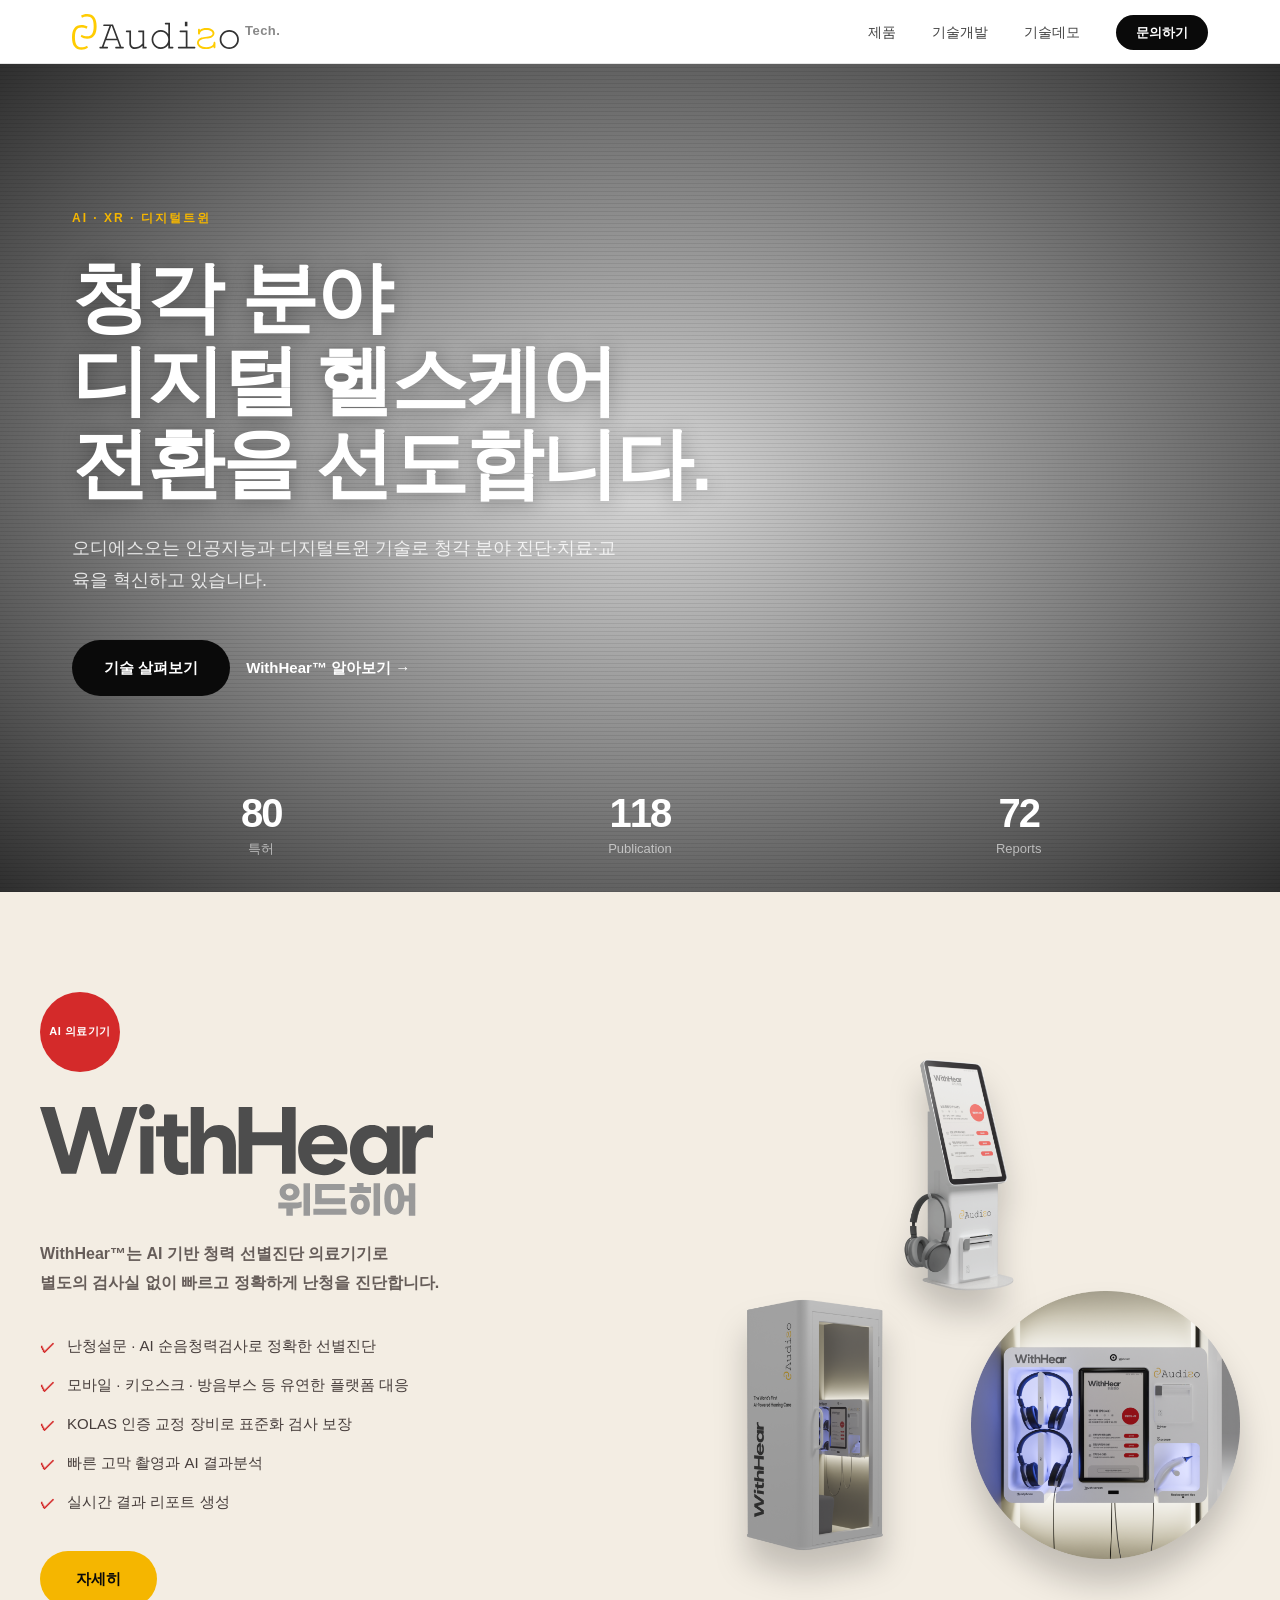
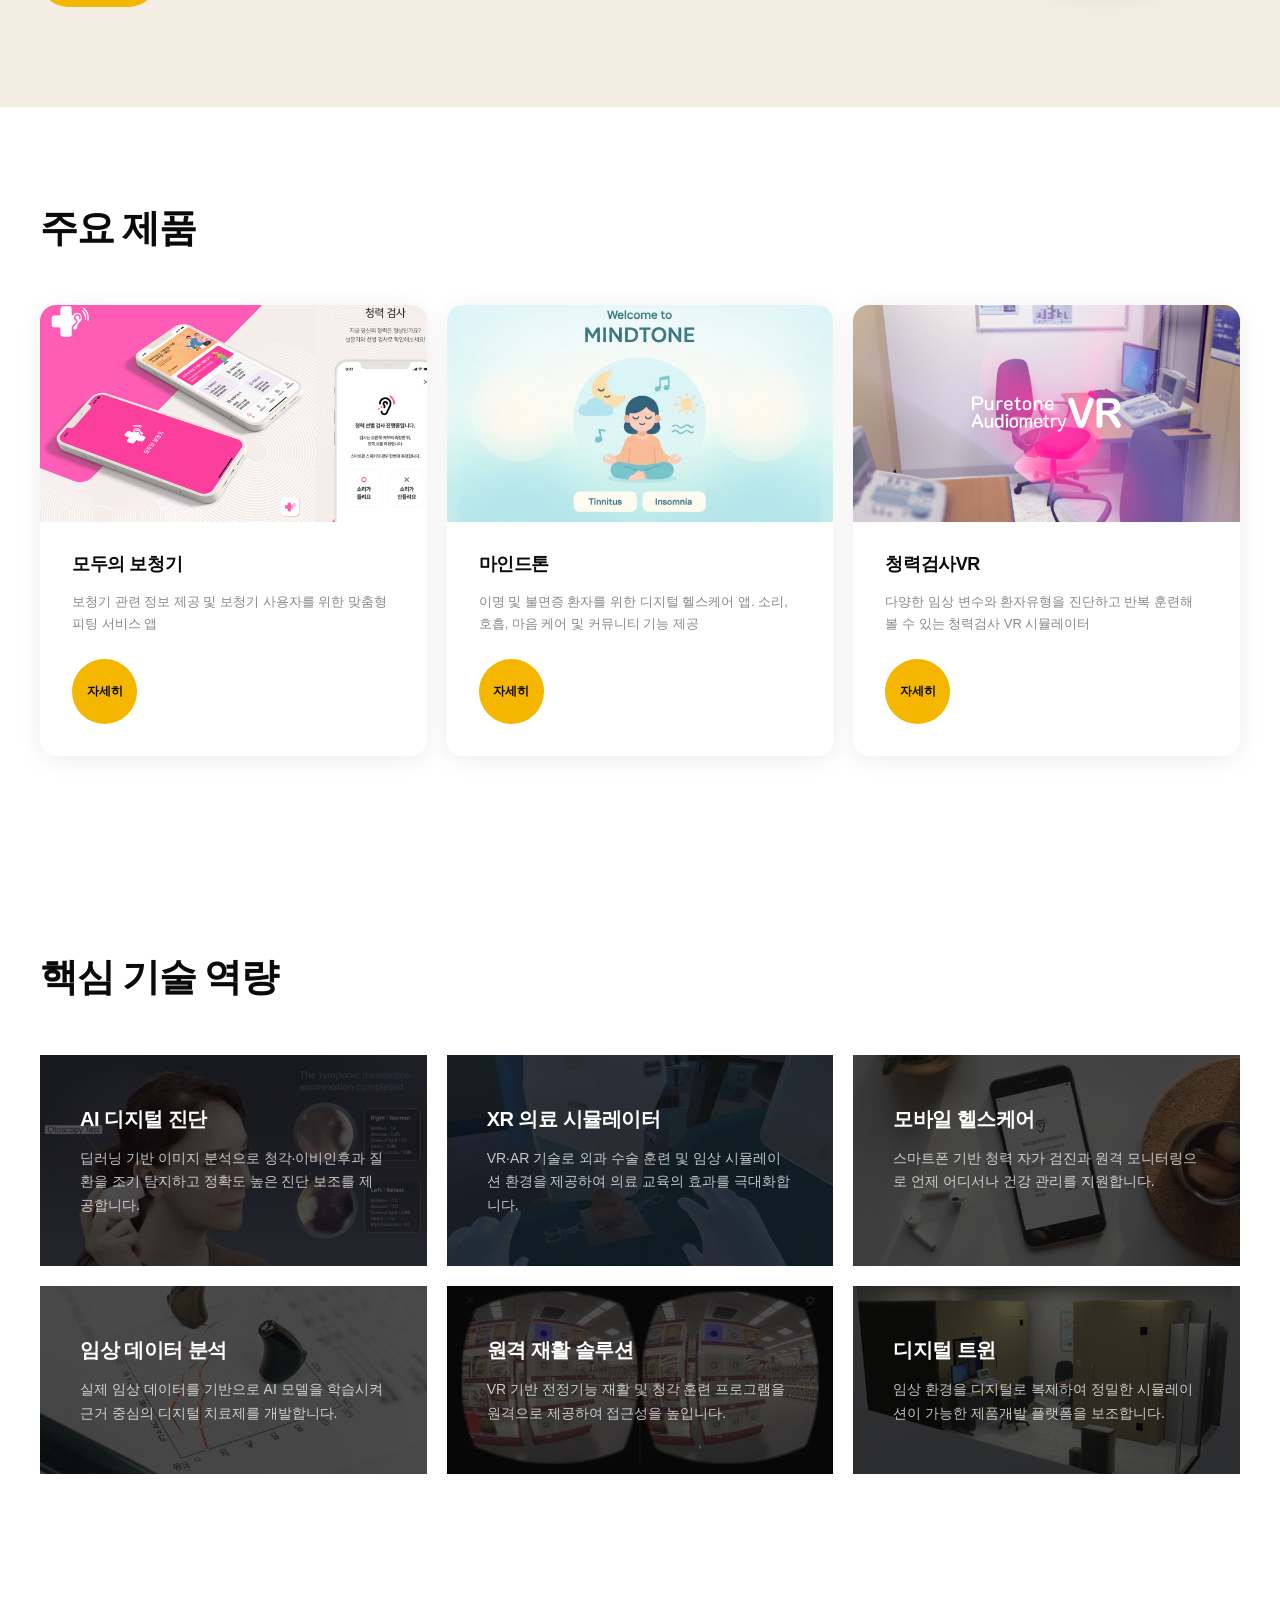
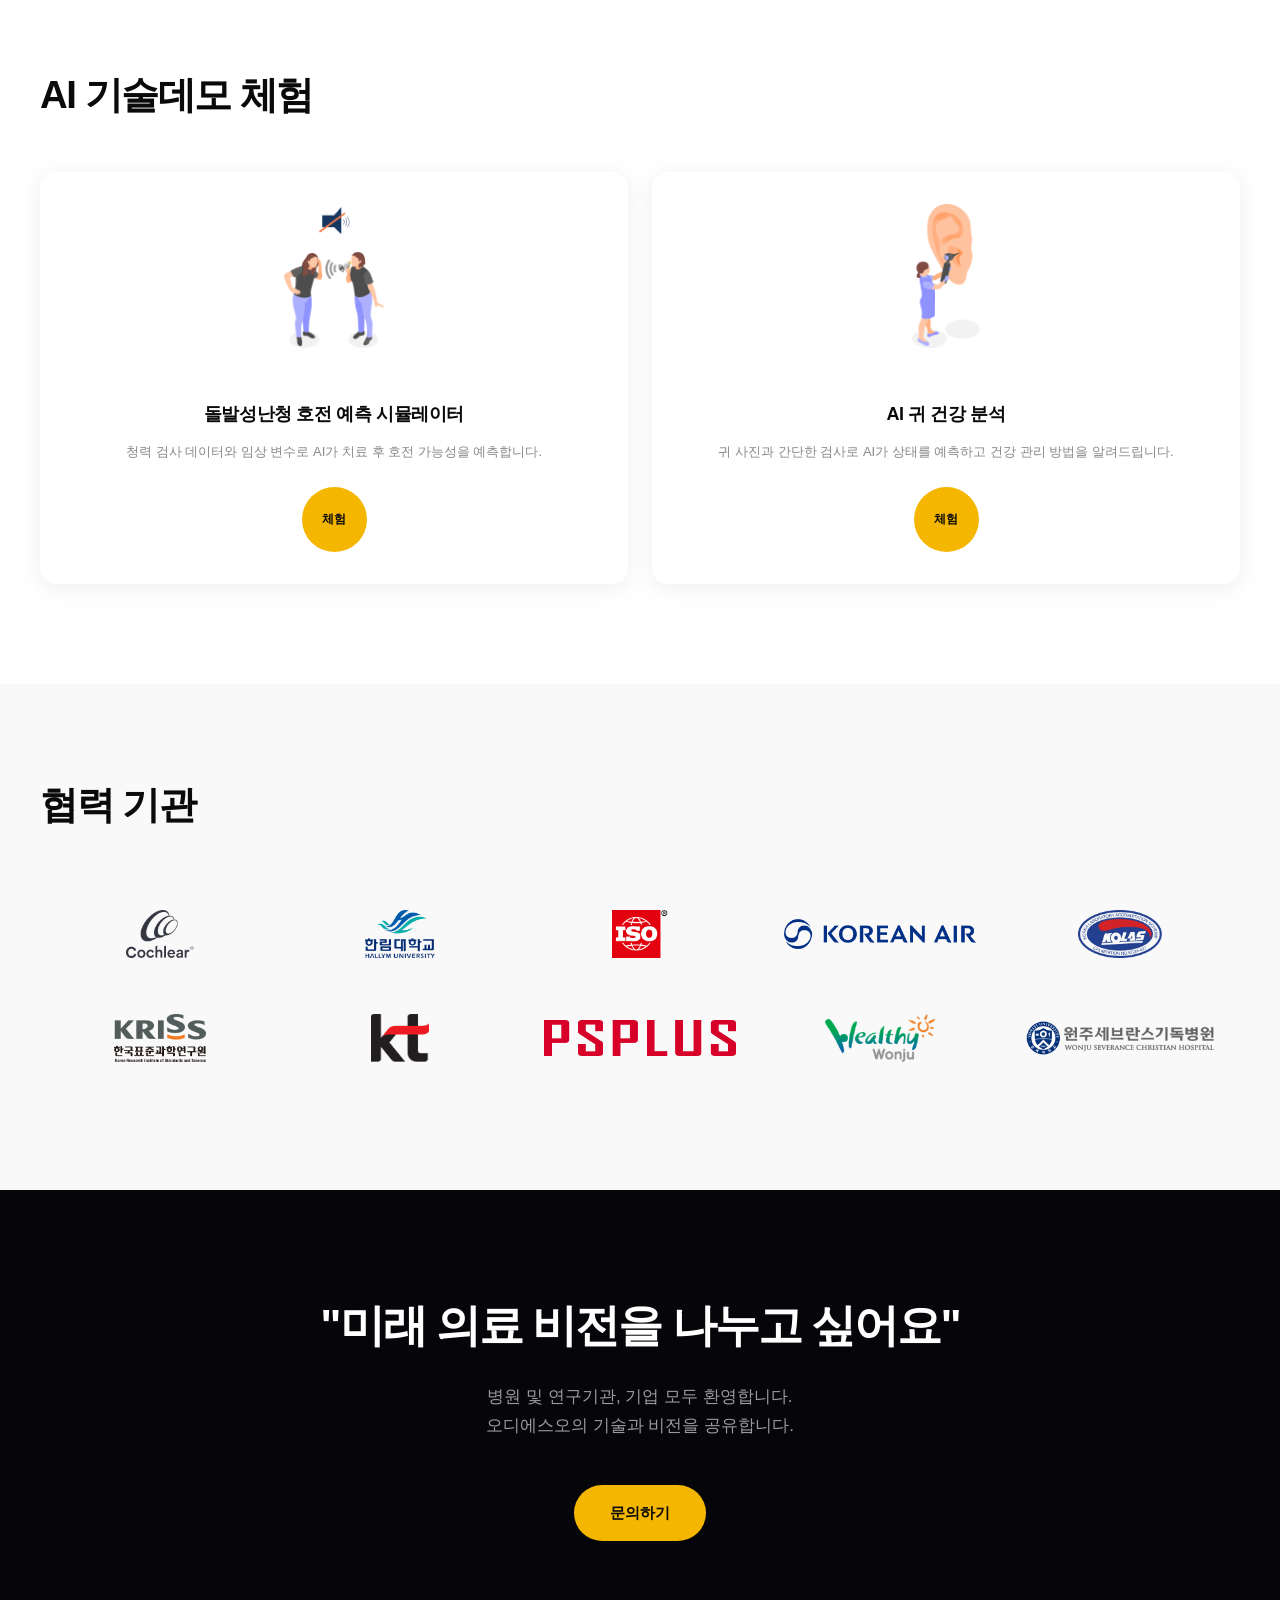
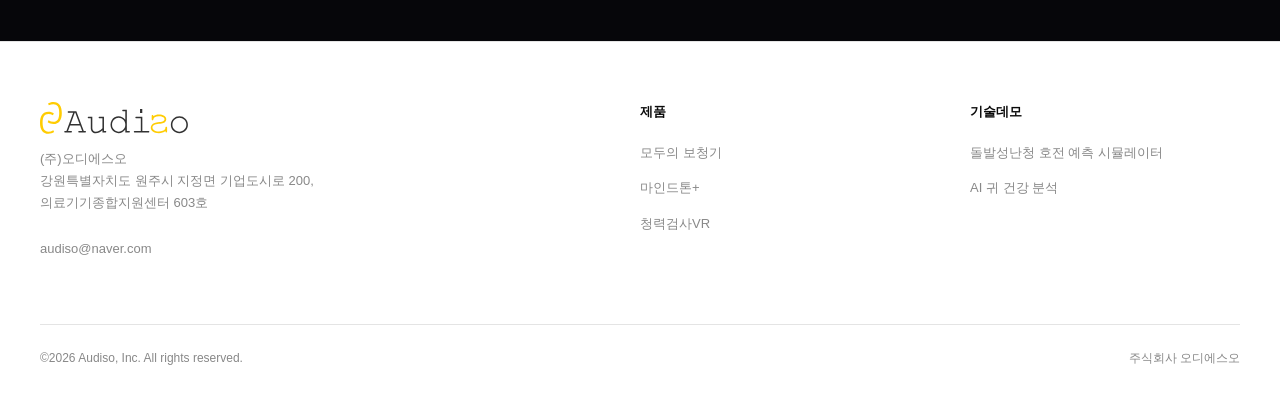
==== commit 5c25fd39: "Add service card popup modal with video and update site styling - Add fixed popup modal for service " ====
--- a/index.html
+++ b/index.html
@@ -3,7 +3,7 @@
 <head>
   <meta charset="UTF-8" />
   <meta name="viewport" content="width=device-width, initial-scale=1.0" />
-  <title>Audiso XR</title>
+  <title>Audiso tech.</title>
   <link rel="stylesheet" href="css/style.css" />
 </head>
 <body>
@@ -105,33 +105,50 @@
   <!-- SERVICES -->
   <section id="services">
     <div class="section-inner">
-      <div class="section-label">기술개발</div>
       <h2 class="section-title">핵심 기술 역량</h2>
       <div class="services-grid">
-        <div class="service-card" style="background-image: url('images/img_services_01.jpg')">
-          <h3>디지털 트윈</h3>
-          <p>인체 구조와 의료 환경을 디지털로 복제하여 정밀한 시뮬레이션과 교육이 가능한 가상 환경을 구현합니다.</p>
-        </div>
-        <div class="service-card" style="background-image: url('images/img_services_02.jpg')">
+        <div class="service-card" style="background-image: url('images/img_services_02.jpg')"
+          data-video="video/vid_tbss.mp4"
+          data-popup-title="AI 디지털 진단"
+          data-popup-desc="딥러닝 기반 이미지 분석으로 청각·이비인후과 질환을 조기 탐지하고 정확도 높은 진단 보조를 제공합니다.">
           <h3>AI 디지털 진단</h3>
           <p>딥러닝 기반 이미지 분석으로 청각·이비인후과 질환을 조기 탐지하고 정확도 높은 진단 보조를 제공합니다.</p>
         </div>
-        <div class="service-card" style="background-image: url('images/img_services_03.jpg')">
+        <div class="service-card" style="background-image: url('images/img_services_03.jpg')"
+          data-video="video/vid_ptavr.mp4"
+          data-popup-title="XR 의료 시뮬레이터"
+          data-popup-desc="VR·AR 기술로 외과 수술 훈련 및 임상 시뮬레이션 환경을 제공하여 의료 교육의 효과를 극대화합니다.">
           <h3>XR 의료 시뮬레이터</h3>
           <p>VR·AR 기술로 외과 수술 훈련 및 임상 시뮬레이션 환경을 제공하여 의료 교육의 효과를 극대화합니다.</p>
         </div>
-        <div class="service-card" style="background-image: url('images/img_services_04.jpg')">
+        <div class="service-card" style="background-image: url('images/img_services_04.jpg')"
+          data-video="video/vid_bppv.mp4"
+          data-popup-title="모바일 헬스케어"
+          data-popup-desc="스마트폰 기반 청력 자가 검진과 원격 모니터링으로 언제 어디서나 건강 관리를 지원합니다.">
           <h3>모바일 헬스케어</h3>
           <p>스마트폰 기반 청력 자가 검진과 원격 모니터링으로 언제 어디서나 건강 관리를 지원합니다.</p>
         </div>
-        <div class="service-card" style="background-image: url('images/img_services_05.jpg')">
+        <div class="service-card" style="background-image: url('images/img_services_05.jpg')"
+          data-video="video/vid_tbss.mp4"
+          data-popup-title="임상 데이터 분석"
+          data-popup-desc="실제 임상 데이터를 기반으로 AI 모델을 학습시켜 근거 중심의 디지털 치료제를 개발합니다.">
           <h3>임상 데이터 분석</h3>
           <p>실제 임상 데이터를 기반으로 AI 모델을 학습시켜 근거 중심의 디지털 치료제를 개발합니다.</p>
         </div>
-        <div class="service-card" style="background-image: url('images/img_services_06.jpg')">
+        <div class="service-card" style="background-image: url('images/img_services_06.jpg')"
+          data-video="video/vid_rehab.mp4"
+          data-popup-title="원격 재활 솔루션"
+          data-popup-desc="VR 기반 전정기능 재활 및 청각 훈련 프로그램을 원격으로 제공하여 접근성을 높입니다.">
           <h3>원격 재활 솔루션</h3>
           <p>VR 기반 전정기능 재활 및 청각 훈련 프로그램을 원격으로 제공하여 접근성을 높입니다.</p>
         </div>
+        <div class="service-card" style="background-image: url('images/img_services_01.jpg')"
+          data-video="video/vid_env.mp4"
+          data-popup-title="디지털 트윈"
+          data-popup-desc="임상 환경을 디지털로 복제하여 정밀한 시뮬레이션이 가능한 제품개발 플랫폼을 보조합니다.">
+          <h3>디지털 트윈</h3>
+          <p>임상 환경을 디지털로 복제하여 정밀한 시뮬레이션이 가능한 제품개발 플랫폼을 보조합니다.</p>
+        </div>
       </div>
     </div>
   </section>
@@ -139,8 +156,7 @@
   <!-- TECH DEMO -->
   <section id="demo">
     <div class="section-inner">
-      <div class="section-label">기술 데모</div>
-      <h2 class="section-title">AI 데모를 직접 체험해보세요</h2>
+      <h2 class="section-title">AI 기술데모 체험</h2>
       <div class="demo-grid">
 
         <div class="product-card">
@@ -184,17 +200,36 @@
   <section class="cta-section" id="contact">
     <canvas id="cta-canvas"></canvas>
     <div class="cta-inner">
-      <h2>미래 의료 비전을<br />나누고 싶어요.</h2>
+      <h2>"미래 의료 비전을 나누고 싶어요"</h2>
       <p>병원 및 연구기관, 기업 모두 환영합니다.<br />오디에스오의 기술과 비전을 공유합니다.</p>
-      <a href="mailto:contact@audiso.co.kr" class="btn-accent">문의하기</a>
-    </div>
-  </section>
+      <a href="mailto:audiso@naver.com" class="btn-accent">문의하기</a>
+    </div>
+  </section>
+
+  <!-- SERVICE MODAL -->
+  <div class="modal-overlay" id="service-modal" role="dialog" aria-modal="true">
+    <div class="modal-box">
+      <button class="modal-close" aria-label="닫기">×</button>
+      <div class="modal-layout">
+        <div class="modal-video-col">
+          <div class="modal-video-wrap">
+            <video class="modal-video" autoplay loop muted playsinline></video>
+          </div>
+        </div>
+        <div class="modal-text-col">
+          <h3 class="modal-title"></h3>
+          <p class="modal-desc"></p>
+        </div>
+      </div>
+    </div>
+  </div>
 
   <!-- FOOTER -->
   <footer></footer>
 
   <script src="js/partners-bg.js"></script>
   <script src="js/product-bg.js"></script>
+  <script src="js/services-modal.js"></script>
   <script src="js/components.js"></script>
 </body>
 </html>
--- a/css/style.css
+++ b/css/style.css
@@ -360,14 +360,6 @@
 
 .section-inner { max-width: 1200px; margin: 0 auto; }
 
-.section-label {
-  font-size: 12px;
-  font-weight: 700;
-  letter-spacing: 2px;
-  text-transform: uppercase;
-  color: var(--gray-500);
-  margin-bottom: 20px;
-}
 
 .section-title {
   font-size: clamp(24px, 3vw, 40px);
@@ -375,6 +367,7 @@
   letter-spacing: -1.5px;
   line-height: 1.1;
   margin-bottom: 56px;
+  text-align: left;
 }
 
 /* ── SERVICES ── */
@@ -392,6 +385,7 @@
   background-position: center;
   overflow: hidden;
   transition: box-shadow 0.2s, transform 0.15s;
+  cursor: pointer;
 }
 
 .service-card::before {
@@ -784,8 +778,6 @@
   display: flex;
   align-items: center;
   justify-content: center;
-  border: 1px solid var(--gray-200);
-  margin: -1px 0 0 -1px;
 }
 
 .partner-item img {
@@ -795,12 +787,6 @@
   height: auto;
   display: block;
   object-fit: contain;
-  filter: grayscale(100%) opacity(0.6);
-  transition: filter 0.25s;
-}
-
-.partner-item:hover img {
-  filter: grayscale(0%) opacity(1);
 }
 
 /* ── CTA ── */
@@ -856,7 +842,7 @@
   max-width: 1200px;
   margin: 0 auto;
   display: grid;
-  grid-template-columns: 2fr 1fr 1fr 1fr;
+  grid-template-columns: 2fr 1fr 1fr;
   gap: 60px;
 }
 
@@ -945,3 +931,74 @@
   .footer-bottom { flex-direction: column; gap: 8px; text-align: center; }
   .product-title-img { height: 67px; }
 }
+
+/* ── SERVICE MODAL ── */
+.modal-overlay {
+  position: fixed; inset: 0; z-index: 2000;
+  background: rgba(0,0,0,0.55);
+  display: flex; align-items: center; justify-content: center;
+  padding: 24px;
+  opacity: 0; pointer-events: none;
+  transition: opacity 0.2s;
+}
+.modal-overlay.open {
+  opacity: 1; pointer-events: all;
+}
+.modal-box {
+  background: var(--white);
+  border-radius: 20px;
+  width: 100%; max-width: 92vw;
+  max-height: 90vh;
+  position: relative;
+  overflow: hidden;
+  transform: translateY(20px);
+  transition: transform 0.25s;
+}
+.modal-overlay.open .modal-box { transform: translateY(0); }
+.modal-close {
+  position: absolute; top: 20px; right: 24px; z-index: 10;
+  background: none; border: none;
+  font-size: 24px; line-height: 1;
+  cursor: pointer; color: var(--gray-500); transition: color 0.15s;
+}
+.modal-close:hover { color: var(--black); }
+.modal-layout {
+  display: grid;
+  grid-template-columns: 1fr 1fr;
+  height: 100%;
+}
+.modal-video-col {
+  background: var(--white);
+  display: flex; align-items: stretch;
+  padding: 24px;
+}
+.modal-video-wrap {
+  flex: 1; min-height: 0; min-width: 0;
+  border-radius: 12px; overflow: hidden;
+  background: #111;
+  display: flex; align-items: center; justify-content: center;
+}
+.modal-video { width: 100%; height: 100%; object-fit: contain; display: block; }
+.modal-text-col {
+  padding: 52px 48px;
+  display: flex; flex-direction: column; justify-content: center;
+  overflow-y: auto;
+}
+.modal-title {
+  font-size: 22px; font-weight: 800;
+  letter-spacing: -0.5px; margin-bottom: 16px; color: var(--black);
+}
+.modal-desc { font-size: 16px; color: var(--gray-500); line-height: 1.8; }
+
+/* 세로형 팝업 — 영상이 상단 50% 차지 */
+.modal-box.vertical .modal-layout {
+  grid-template-columns: 1fr;
+  grid-template-rows: 1fr 1fr;
+}
+.modal-box.vertical .modal-text-col { padding: 36px 40px; }
+
+@media (max-width: 700px) {
+  .modal-layout { grid-template-columns: 1fr; grid-template-rows: 1fr 1fr; }
+  .modal-text-col { padding: 32px 28px; }
+  .modal-title { font-size: 20px; }
+}
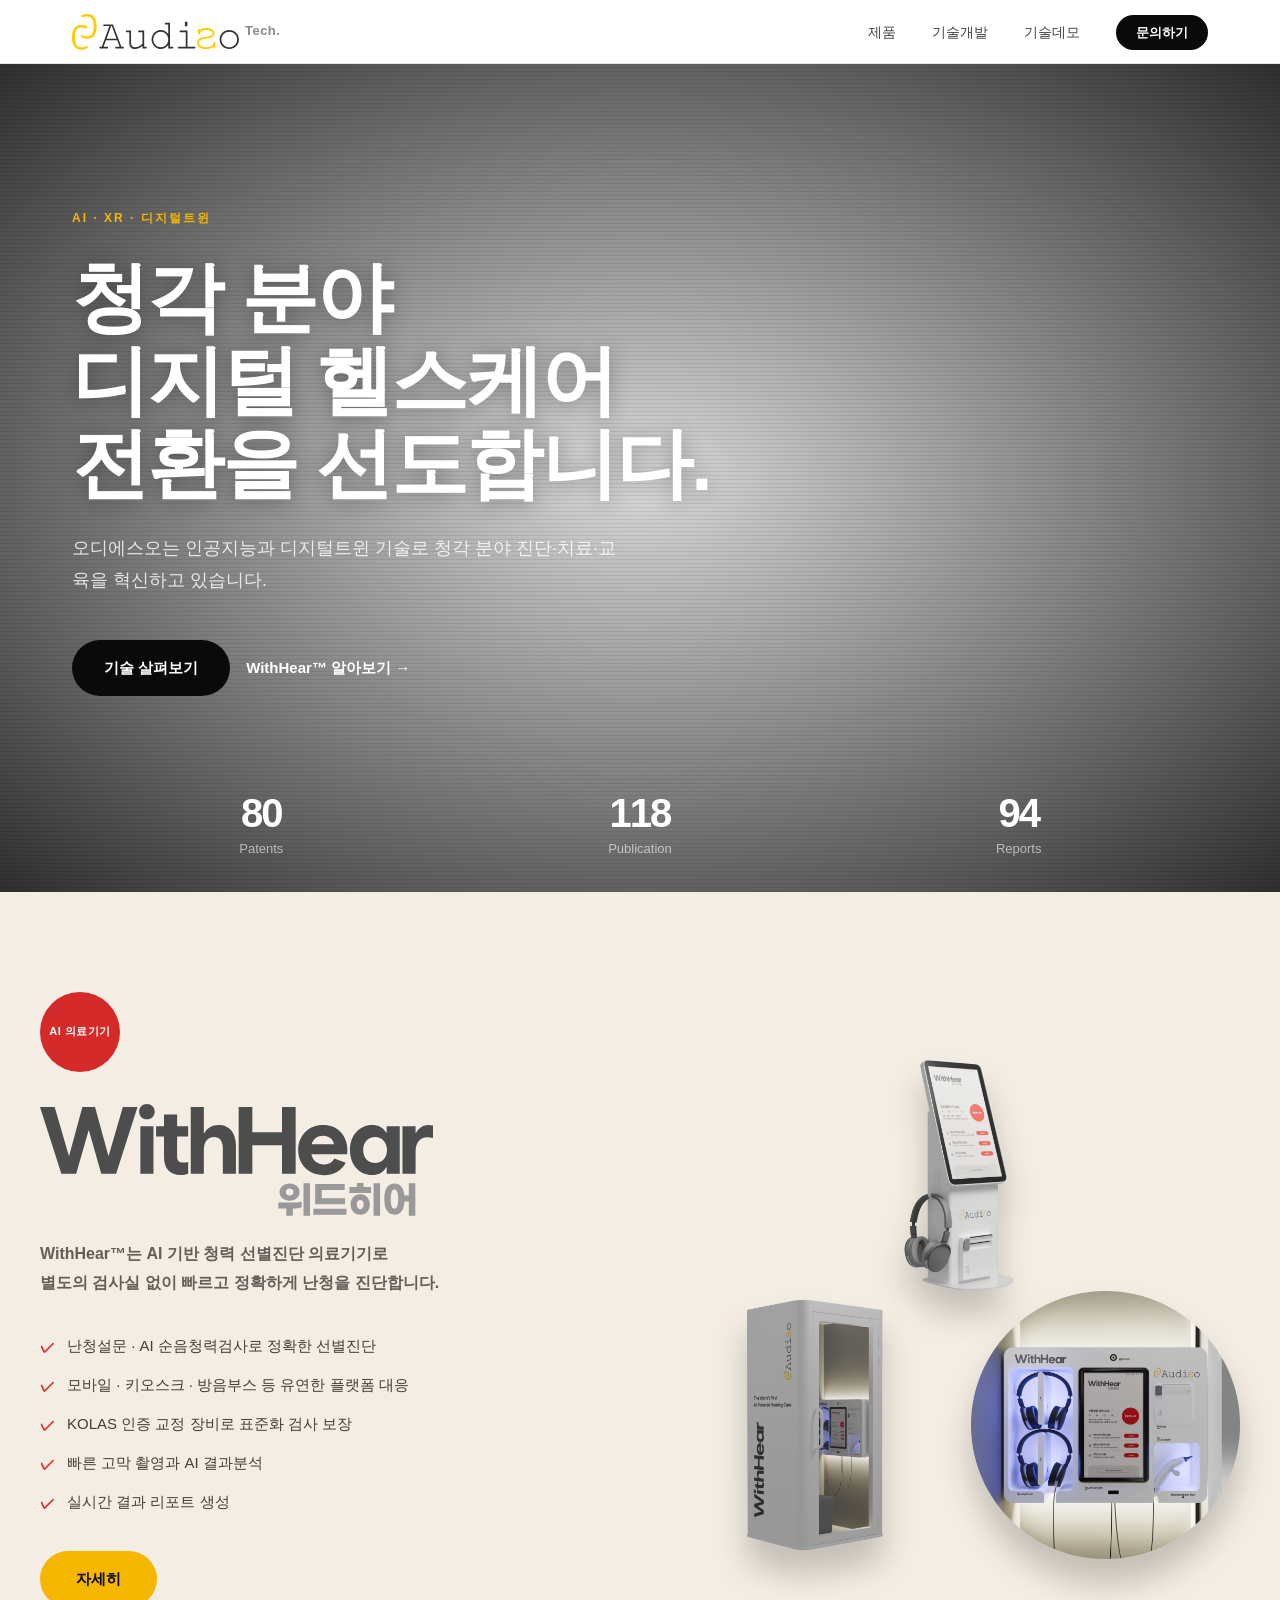
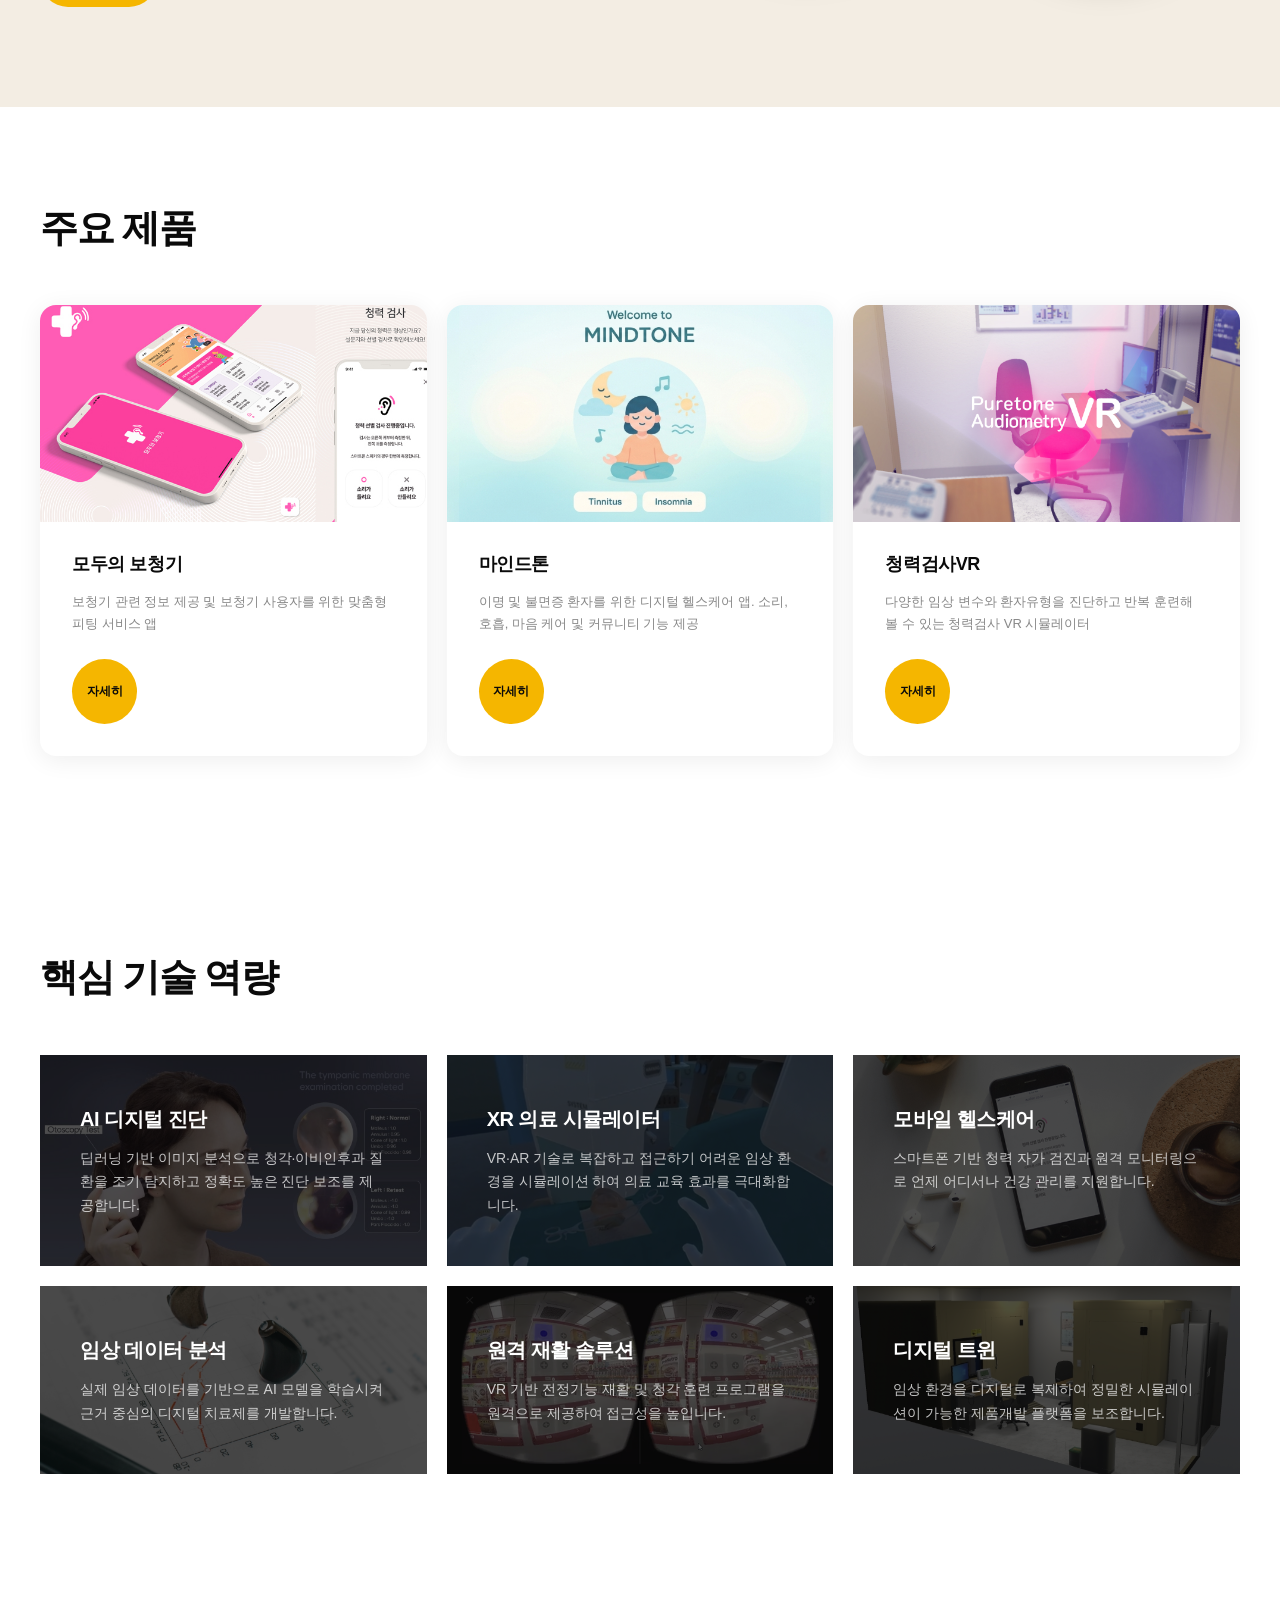
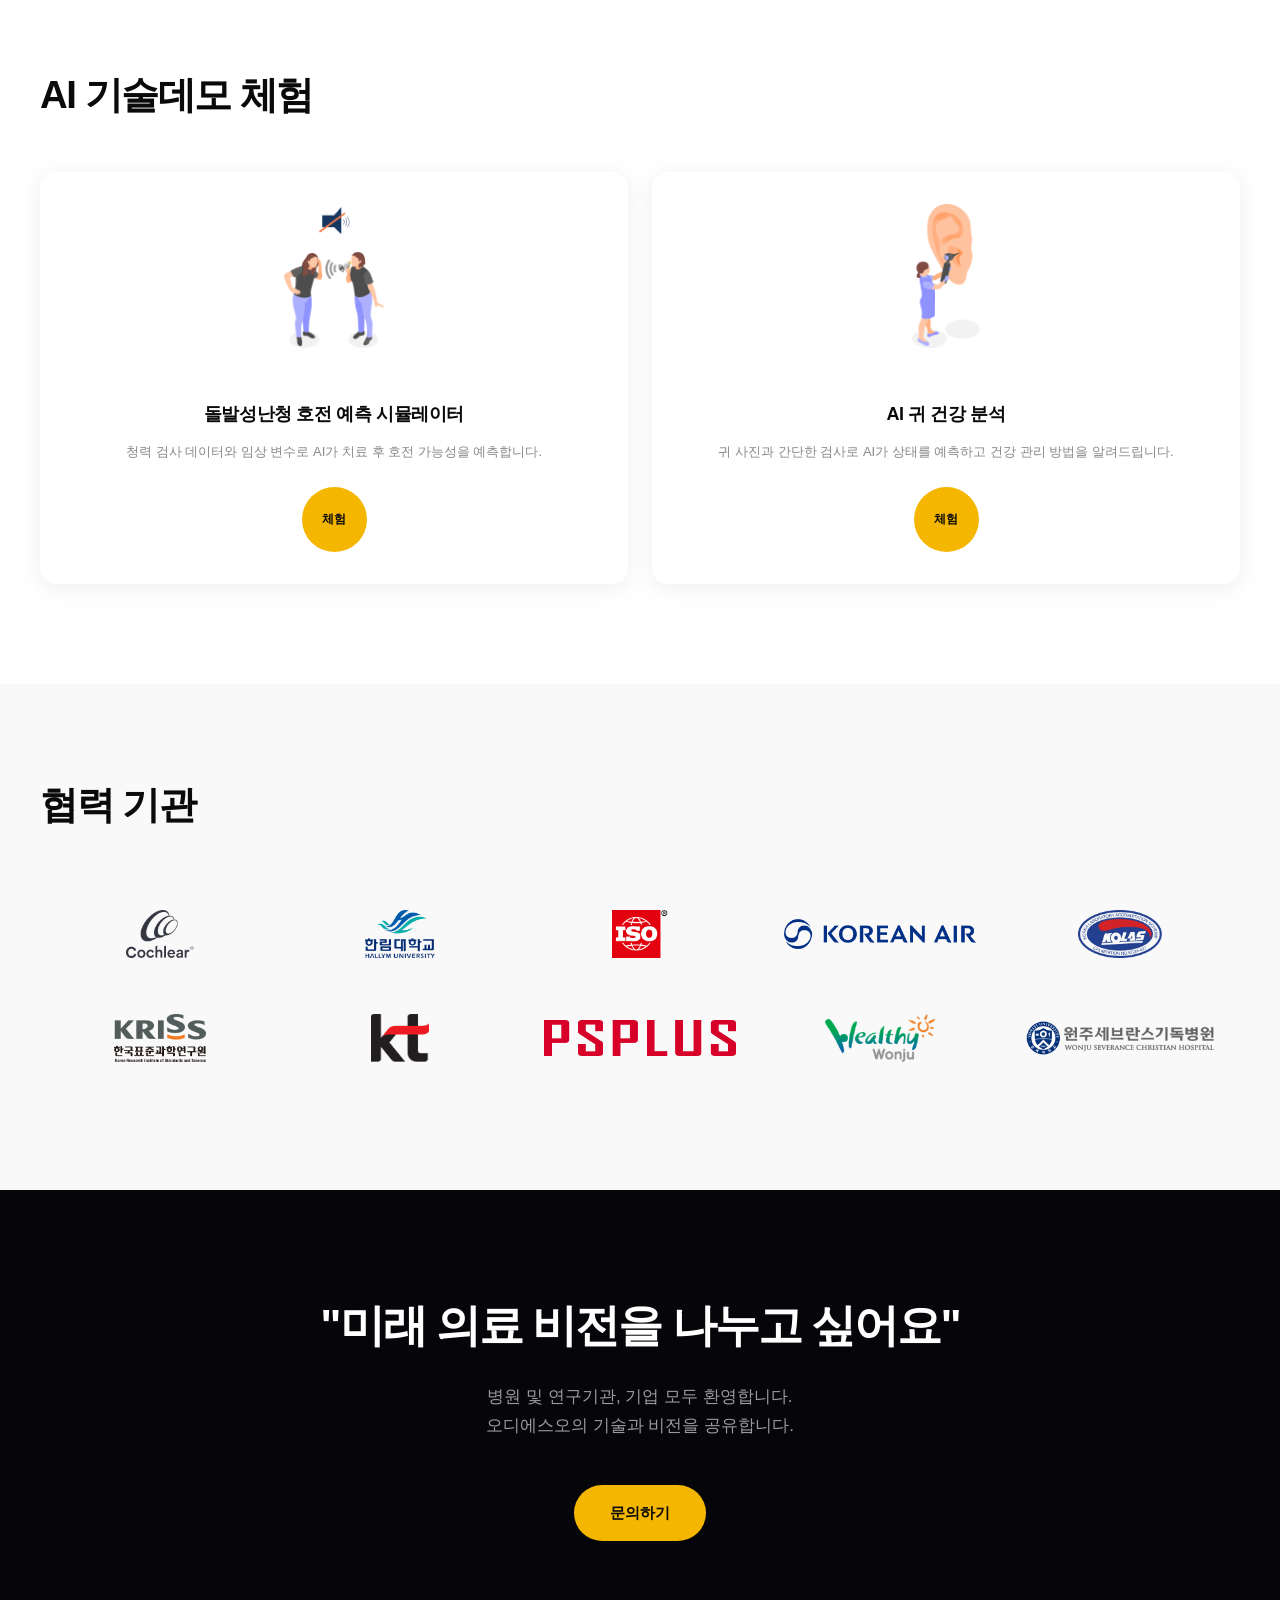
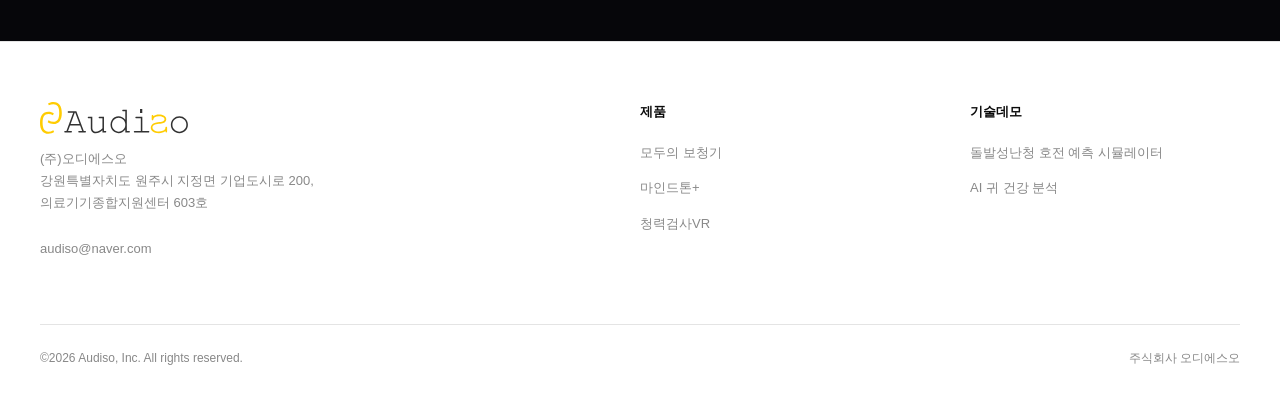
==== commit 4dc3cfcf: "Update service modal content, stat links, and styling fixes - Add clickable stat links to smilesnail" ====
--- a/index.html
+++ b/index.html
@@ -30,18 +30,18 @@
     <!-- STATS -->
     <div class="stats">
       <div class="stats-inner">
-        <div class="stat">
+        <a class="stat" href="https://www.smilesnail.org/project" target="_blank" rel="noopener">
           <div class="stat-number">80</div>
-          <div class="stat-label">특허</div>
-        </div>
-        <div class="stat">
+          <div class="stat-label">Patents</div>
+        </a>
+        <a class="stat" href="https://www.smilesnail.org/project" target="_blank" rel="noopener">
           <div class="stat-number">118</div>
           <div class="stat-label">Publication</div>
-        </div>
-        <div class="stat">
-          <div class="stat-number">72</div>
+        </a>
+        <a class="stat" href="https://www.smilesnail.org/project" target="_blank" rel="noopener">
+          <div class="stat-number">94</div>
           <div class="stat-label">Reports</div>
-        </div>
+        </a>
       </div>
     </div>
   </div>
@@ -108,44 +108,56 @@
       <h2 class="section-title">핵심 기술 역량</h2>
       <div class="services-grid">
         <div class="service-card" style="background-image: url('images/img_services_02.jpg')"
-          data-video="video/vid_tbss.mp4"
-          data-popup-title="AI 디지털 진단"
-          data-popup-desc="딥러닝 기반 이미지 분석으로 청각·이비인후과 질환을 조기 탐지하고 정확도 높은 진단 보조를 제공합니다.">
+          data-video="video/vid_kiosk.mp4"
+          data-popup-title="인공지능을 활용한 디지털 선별 진단 기술"
+          data-popup-desc="디지털트윈 환자 생성 기술을 활용하여 의료인의 훈련 프로그램뿐만 아니라 실제 환자를 진단하고 치료하는 분야에 적용합니다.<br> 
+          현실의 복잡한 진단 결과와 빅데이터 속에서 의미 있는 정보를 도출하기 위한 알고리즘을 개발하고, 
+          수집한 선별 진단 데이터를 재 가공 후 AI를 학습시키고 시뮬레이션의 정확도와 품질을 향상하는 순환 개발 시스템을 구축하였습니다.">
           <h3>AI 디지털 진단</h3>
           <p>딥러닝 기반 이미지 분석으로 청각·이비인후과 질환을 조기 탐지하고 정확도 높은 진단 보조를 제공합니다.</p>
         </div>
         <div class="service-card" style="background-image: url('images/img_services_03.jpg')"
           data-video="video/vid_ptavr.mp4"
-          data-popup-title="XR 의료 시뮬레이터"
-          data-popup-desc="VR·AR 기술로 외과 수술 훈련 및 임상 시뮬레이션 환경을 제공하여 의료 교육의 효과를 극대화합니다.">
+          data-popup-title="가상현실 기반의 의료 시뮬레이터"
+          data-popup-desc="오디에스오는 의료 시뮬레이터 분야에서 보다 몰입감 있고 효과적인 훈련 경험을 제공하기 위해 AI, 리얼타임렌더링, 공간컴퓨팅 기술을 응용합니다.<br>
+          오디에스오의 의료 XR 시뮬레이터는 수술, 검사, 치료, 해부학 기초 등 임상에서 필요로 하는 거의 모든 의료 행위에 디바이스, 환경, 임상 시나리오를 적용할 수 있습니다. 
+          또한 행동 데이터 기반의 시뮬레이션 설계로 모니터링 시스템을 구축, 단순한 임상 체험을 넘어 세션별 평가 기능 구현이 가능합니다.">
           <h3>XR 의료 시뮬레이터</h3>
-          <p>VR·AR 기술로 외과 수술 훈련 및 임상 시뮬레이션 환경을 제공하여 의료 교육의 효과를 극대화합니다.</p>
+          <p>VR·AR 기술로 복잡하고 접근하기 어려운 임상 환경을 시뮬레이션 하여 의료 교육 효과를 극대화합니다.</p>
         </div>
         <div class="service-card" style="background-image: url('images/img_services_04.jpg')"
           data-video="video/vid_bppv.mp4"
-          data-popup-title="모바일 헬스케어"
-          data-popup-desc="스마트폰 기반 청력 자가 검진과 원격 모니터링으로 언제 어디서나 건강 관리를 지원합니다.">
+          data-popup-title="개인용 모바일 디바이스를 활용하는 원격 재활관리"
+          data-popup-desc="스마트폰을 헬스케어에 활용하여 내원 진료의 불편한 점을 보완할 수 있습니다.<br>
+          사용자는 언제든 검진과 결과에 따른 개인별 건강관리계획을 수립하거나 수정할 수 있고, 의사는 내원하지 않은 환자도 관리가 가능하므로 더 많은 환자를 모니터링 할 수 있습니다.<br>
+          병원 접근성이 현저한 의료 소외 지역과 특히 어지러움증 환자와 같이 장기적인 재활치료 중 내원이 힘든 환자의 재활과 관리에 도움을 줄 수 있습니다.">
           <h3>모바일 헬스케어</h3>
           <p>스마트폰 기반 청력 자가 검진과 원격 모니터링으로 언제 어디서나 건강 관리를 지원합니다.</p>
         </div>
         <div class="service-card" style="background-image: url('images/img_services_05.jpg')"
           data-video="video/vid_tbss.mp4"
-          data-popup-title="임상 데이터 분석"
-          data-popup-desc="실제 임상 데이터를 기반으로 AI 모델을 학습시켜 근거 중심의 디지털 치료제를 개발합니다.">
+          data-popup-title="빅데이터와 AI를 활용한 임상 데이터 분석 서비스"
+          data-popup-desc="오디에스오는 난청 관련 성별, 지역, 연령, 직업 분류를 기초로 환경요인 기반의 의료 분석 서비스를 제공 합니다.<br>
+          의료 낙후지역이나 유동인구가 많은 곳에 난청 선별 진단 기기를 보급하여 난청의 기저, 치매 등의 연구에 기여하고 있으며 수집된 데이터 분석 자료를 연구기관에 제공합니다.  
+          데이터 분석 서비스는 기관과 기업별 공급으로 구분되며 특히 정보의 배포 활용에 그치지 않고 맞춤형 환자 관리와 디지털 환자트윈 구축에도 활용됩니다.">
           <h3>임상 데이터 분석</h3>
           <p>실제 임상 데이터를 기반으로 AI 모델을 학습시켜 근거 중심의 디지털 치료제를 개발합니다.</p>
         </div>
         <div class="service-card" style="background-image: url('images/img_services_06.jpg')"
           data-video="video/vid_rehab.mp4"
-          data-popup-title="원격 재활 솔루션"
-          data-popup-desc="VR 기반 전정기능 재활 및 청각 훈련 프로그램을 원격으로 제공하여 접근성을 높입니다.">
+          data-popup-title="가상현실 기반의 전정기능 재활훈련"
+          data-popup-desc="어지럼증으로 인한 낙상사고는 발생 시 치명적인 후유증을 남깁니다. 특히 고령자는 사망으로 이어질 수 있을 만큼 위험하다는 점에서 예방이 매우 중요합니다.<br>
+          어지럼증 치료를 위한 전정재활운동은 환자의 장기치료 의지가 중요하지만 단조롭고 반복적 움직임으로 구성되어 그 효과성이 저하되어 왔습니다.<br>
+          오디에스오는 환자의 재활치료 동기부여 수단으로 가상현실 기반 게임형 재활 콘텐츠를 개발했습니다. 
+          콘텐츠에는 실내 재활치료 기간 중 느낄 수 있는 우울감 해소를 위한 관광형 재활 환경이 적용되어 있습니다.">
           <h3>원격 재활 솔루션</h3>
           <p>VR 기반 전정기능 재활 및 청각 훈련 프로그램을 원격으로 제공하여 접근성을 높입니다.</p>
         </div>
         <div class="service-card" style="background-image: url('images/img_services_01.jpg')"
           data-video="video/vid_env.mp4"
-          data-popup-title="디지털 트윈"
-          data-popup-desc="임상 환경을 디지털로 복제하여 정밀한 시뮬레이션이 가능한 제품개발 플랫폼을 보조합니다.">
+          data-popup-title="의료 전문인을 위한 의료기기 디지털트윈"
+          data-popup-desc="일반적인 의료 시뮬레이션에서는 절차나 결과가 특정한 상황으로 고정되어 선형적인 수치를 찾는데 그 목적이 있습니다.<br>
+          오디에스오의 디지털트윈을 활용한 시뮬레이션 정보는, 보다 구체적이고 사실적인 환경과 상호작용 가능한 의료기기 재현을 통해 실시간 의료 상황을 재현을 목표로 합니다.">
           <h3>디지털 트윈</h3>
           <p>임상 환경을 디지털로 복제하여 정밀한 시뮬레이션이 가능한 제품개발 플랫폼을 보조합니다.</p>
         </div>
--- a/css/style.css
+++ b/css/style.css
@@ -324,7 +324,7 @@
   bottom: 0;
   left: 0;
   right: 0;
-  z-index: 2;
+  z-index: 4;
 }
 
 .stats-inner {
@@ -336,9 +336,14 @@
 }
 
 .stat {
+  display: block;
   padding: 32px 0;
   text-align: center;
-}
+  text-decoration: none;
+  cursor: pointer;
+  transition: opacity 0.2s;
+}
+.stat:hover { opacity: 0.75; }
 
 .stat-number {
   font-size: 40px;
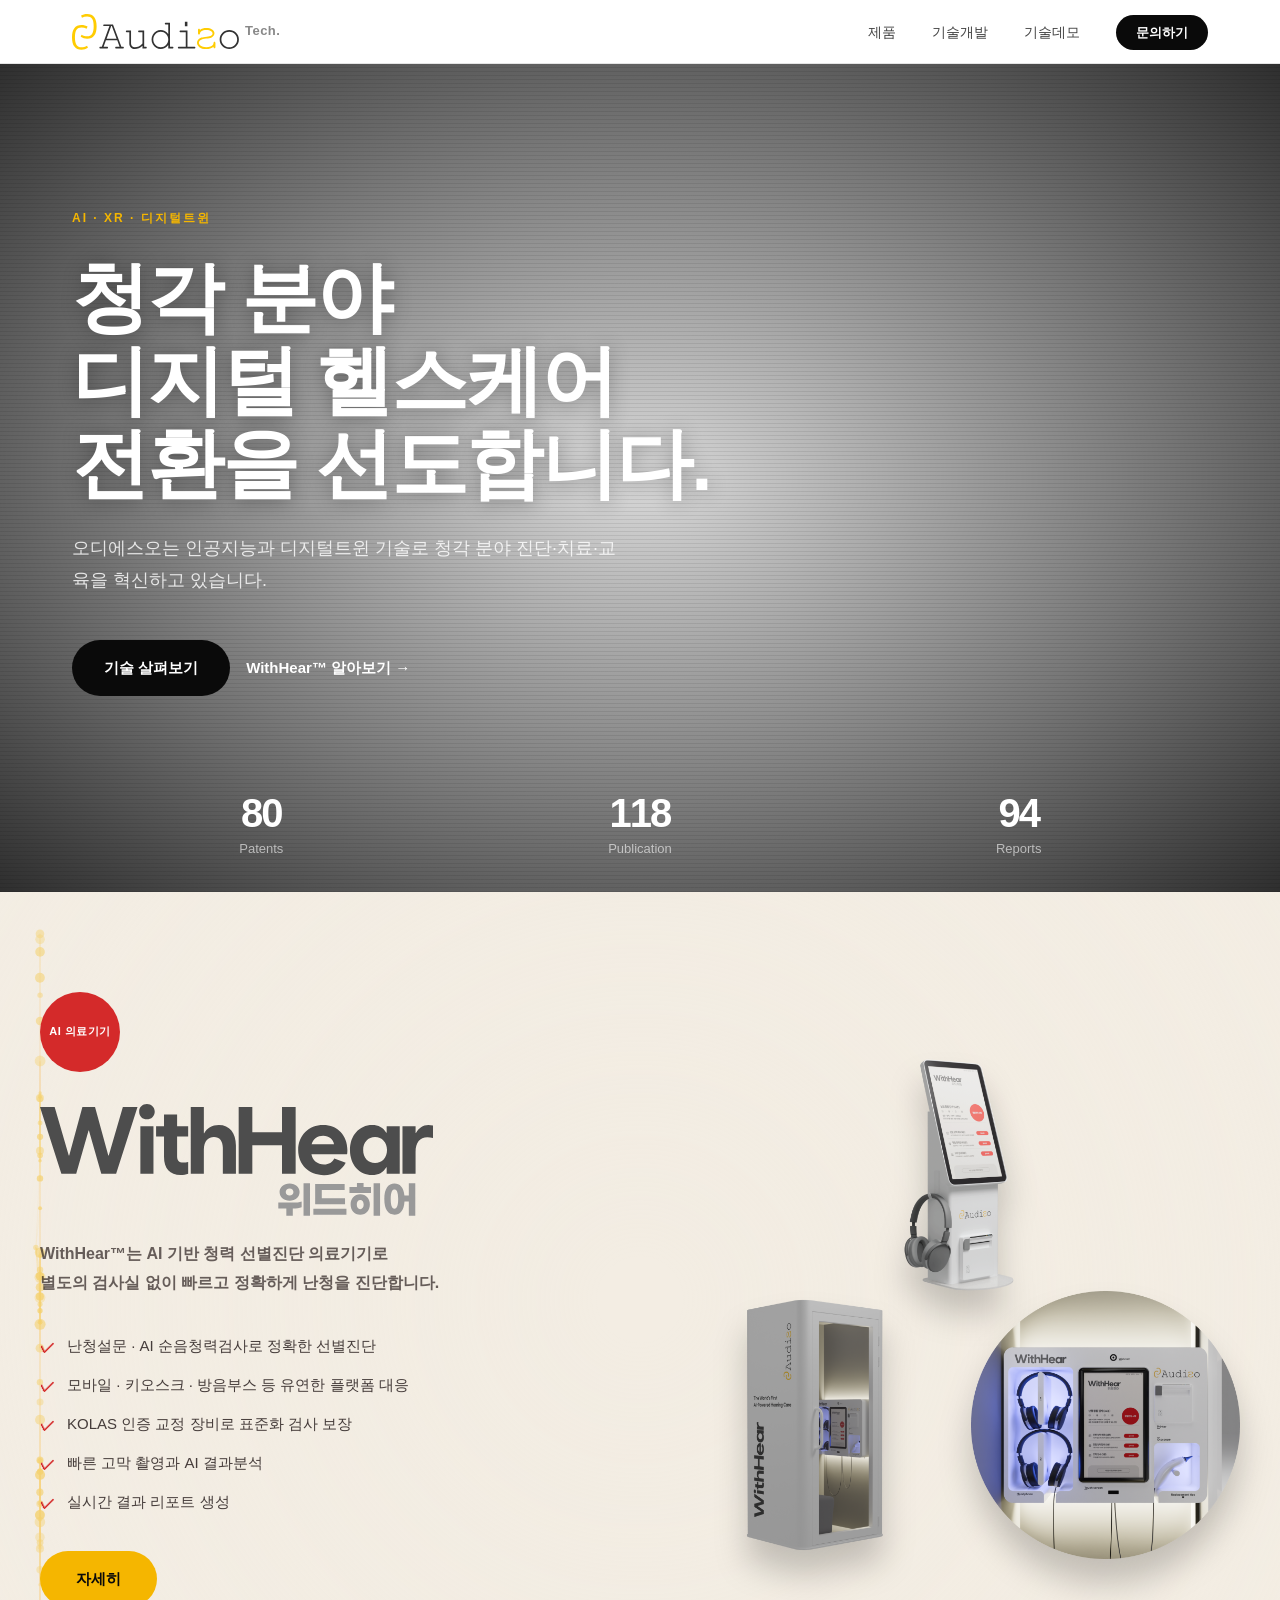
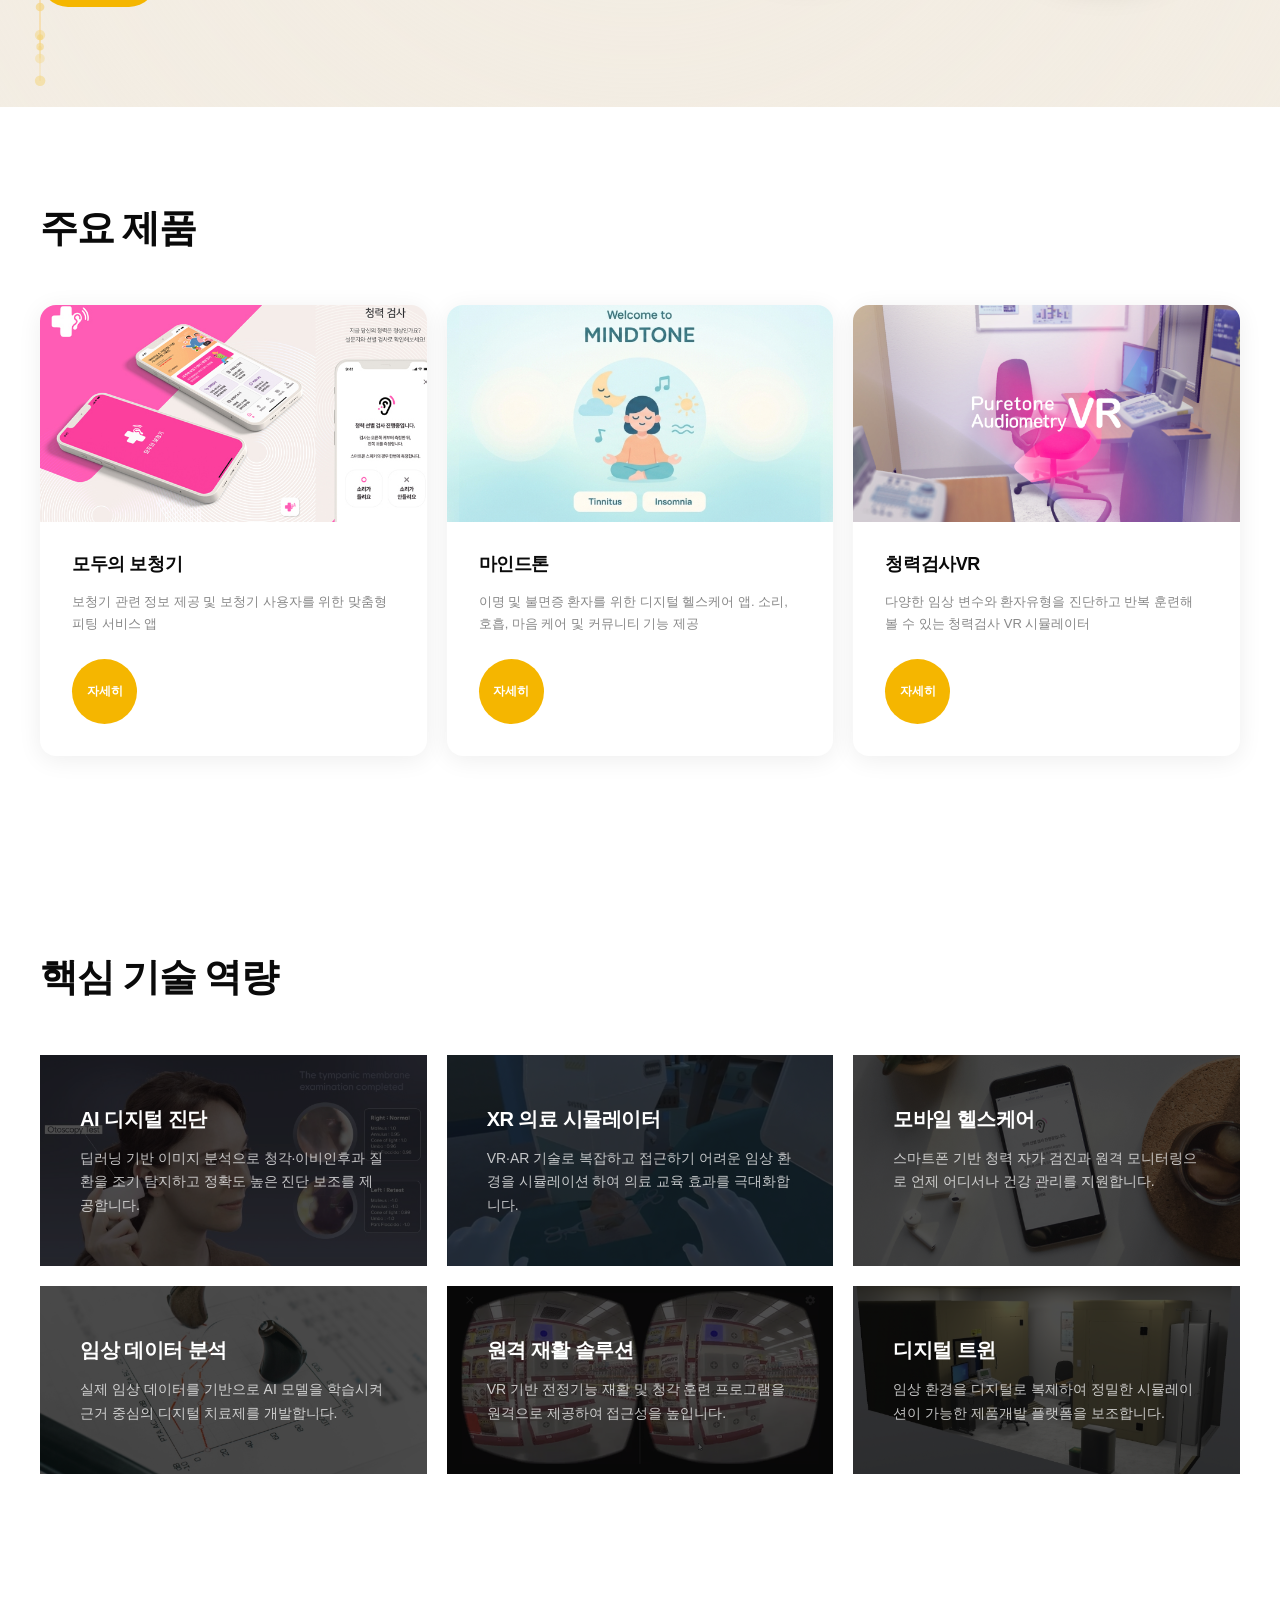
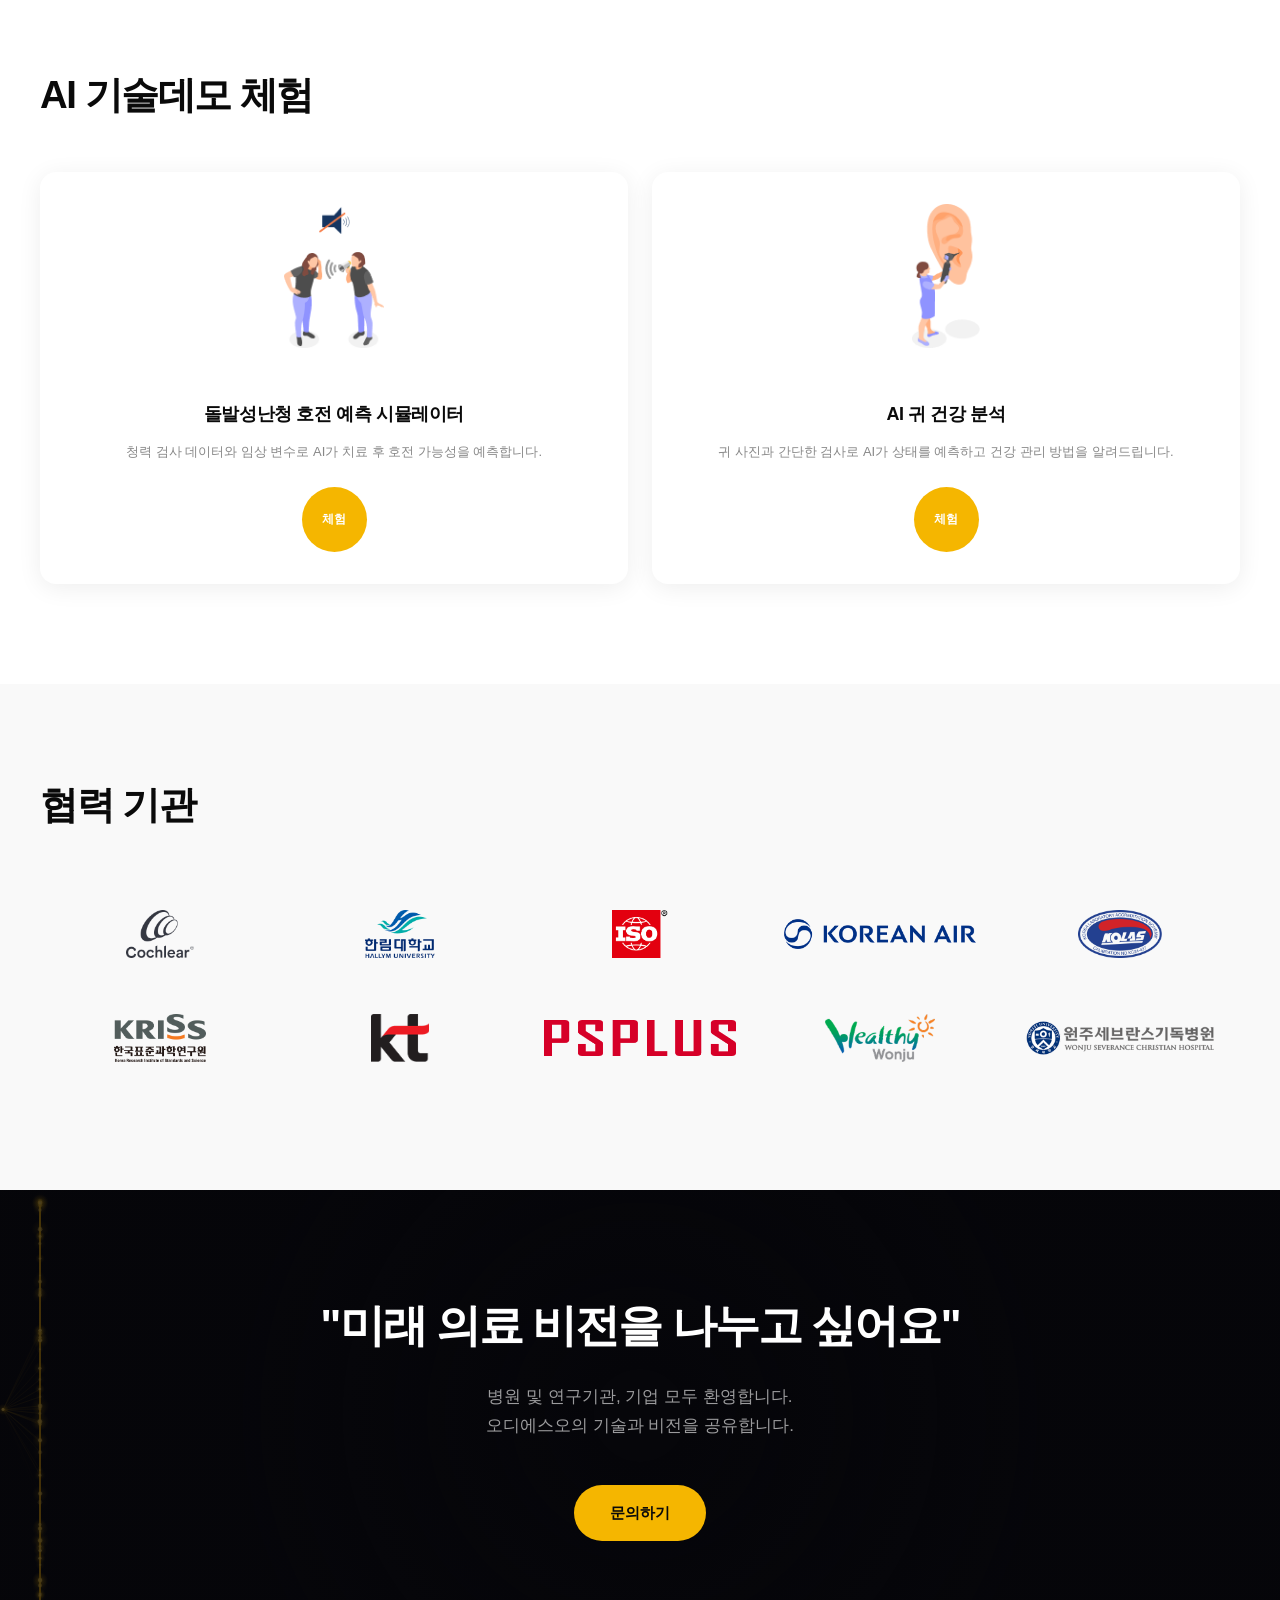
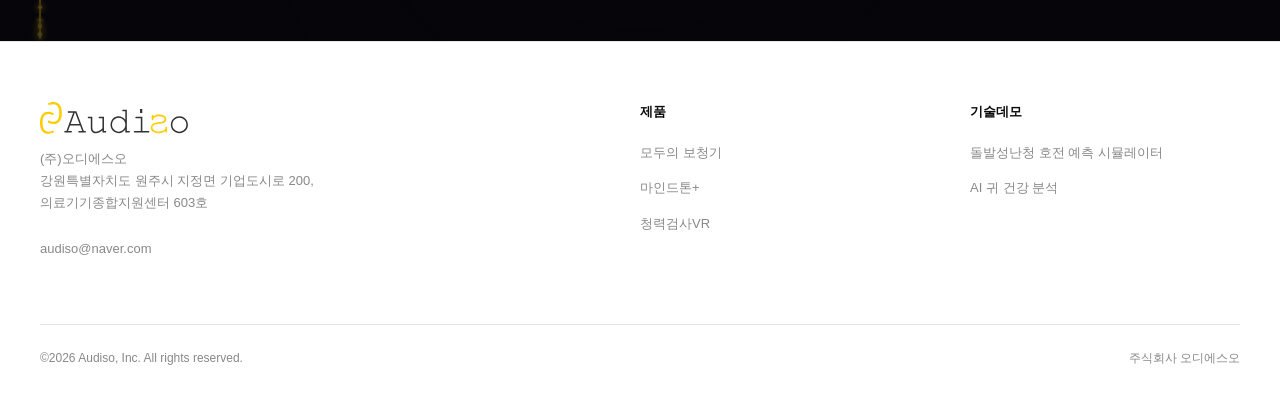
==== commit bca8142f: "Add prod_ptavr page and rename from prod_withhear - Rename prod_withhear.html → prod_ptavr.html and " ====
--- a/index.html
+++ b/index.html
@@ -95,7 +95,7 @@
           <div class="product-card-img"><img src="images/img_prod_avr.jpg" alt="청력검사VR" /></div>
           <h3>청력검사VR</h3>
           <p>다양한 임상 변수와 환자유형을 진단하고 반복 훈련해 볼 수 있는 청력검사 VR 시뮬레이터</p>
-          <a href="products/prod_withhear.html" class="btn-card-detail">자세히</a>
+          <a href="products/prod_ptavr.html" class="btn-card-detail">자세히</a>
         </div>
 
       </div>
@@ -108,7 +108,7 @@
       <h2 class="section-title">핵심 기술 역량</h2>
       <div class="services-grid">
         <div class="service-card" style="background-image: url('images/img_services_02.jpg')"
-          data-video="video/vid_kiosk.mp4"
+          data-video="video/vid_ai_diagnosis.mp4"
           data-popup-title="인공지능을 활용한 디지털 선별 진단 기술"
           data-popup-desc="디지털트윈 환자 생성 기술을 활용하여 의료인의 훈련 프로그램뿐만 아니라 실제 환자를 진단하고 치료하는 분야에 적용합니다.<br> 
           현실의 복잡한 진단 결과와 빅데이터 속에서 의미 있는 정보를 도출하기 위한 알고리즘을 개발하고, 
@@ -126,7 +126,7 @@
           <p>VR·AR 기술로 복잡하고 접근하기 어려운 임상 환경을 시뮬레이션 하여 의료 교육 효과를 극대화합니다.</p>
         </div>
         <div class="service-card" style="background-image: url('images/img_services_04.jpg')"
-          data-video="video/vid_bppv.mp4"
+          data-video="video/vid_mobile_healthcare.mp4"
           data-popup-title="개인용 모바일 디바이스를 활용하는 원격 재활관리"
           data-popup-desc="스마트폰을 헬스케어에 활용하여 내원 진료의 불편한 점을 보완할 수 있습니다.<br>
           사용자는 언제든 검진과 결과에 따른 개인별 건강관리계획을 수립하거나 수정할 수 있고, 의사는 내원하지 않은 환자도 관리가 가능하므로 더 많은 환자를 모니터링 할 수 있습니다.<br>
@@ -135,7 +135,7 @@
           <p>스마트폰 기반 청력 자가 검진과 원격 모니터링으로 언제 어디서나 건강 관리를 지원합니다.</p>
         </div>
         <div class="service-card" style="background-image: url('images/img_services_05.jpg')"
-          data-video="video/vid_tbss.mp4"
+          data-video="video/vid_data_analysis.mp4"
           data-popup-title="빅데이터와 AI를 활용한 임상 데이터 분석 서비스"
           data-popup-desc="오디에스오는 난청 관련 성별, 지역, 연령, 직업 분류를 기초로 환경요인 기반의 의료 분석 서비스를 제공 합니다.<br>
           의료 낙후지역이나 유동인구가 많은 곳에 난청 선별 진단 기기를 보급하여 난청의 기저, 치매 등의 연구에 기여하고 있으며 수집된 데이터 분석 자료를 연구기관에 제공합니다.  
--- a/css/style.css
+++ b/css/style.css
@@ -651,7 +651,7 @@
   height: 65px;
   border-radius: 50%;
   background: var(--accent);
-  color: var(--black);
+  color: var(--white) !important;
   text-decoration: none;
   font-size: 12px;
   font-weight: 700;
@@ -975,7 +975,7 @@
 .modal-video-col {
   background: var(--white);
   display: flex; align-items: stretch;
-  padding: 24px;
+  padding: 0;
 }
 .modal-video-wrap {
   flex: 1; min-height: 0; min-width: 0;
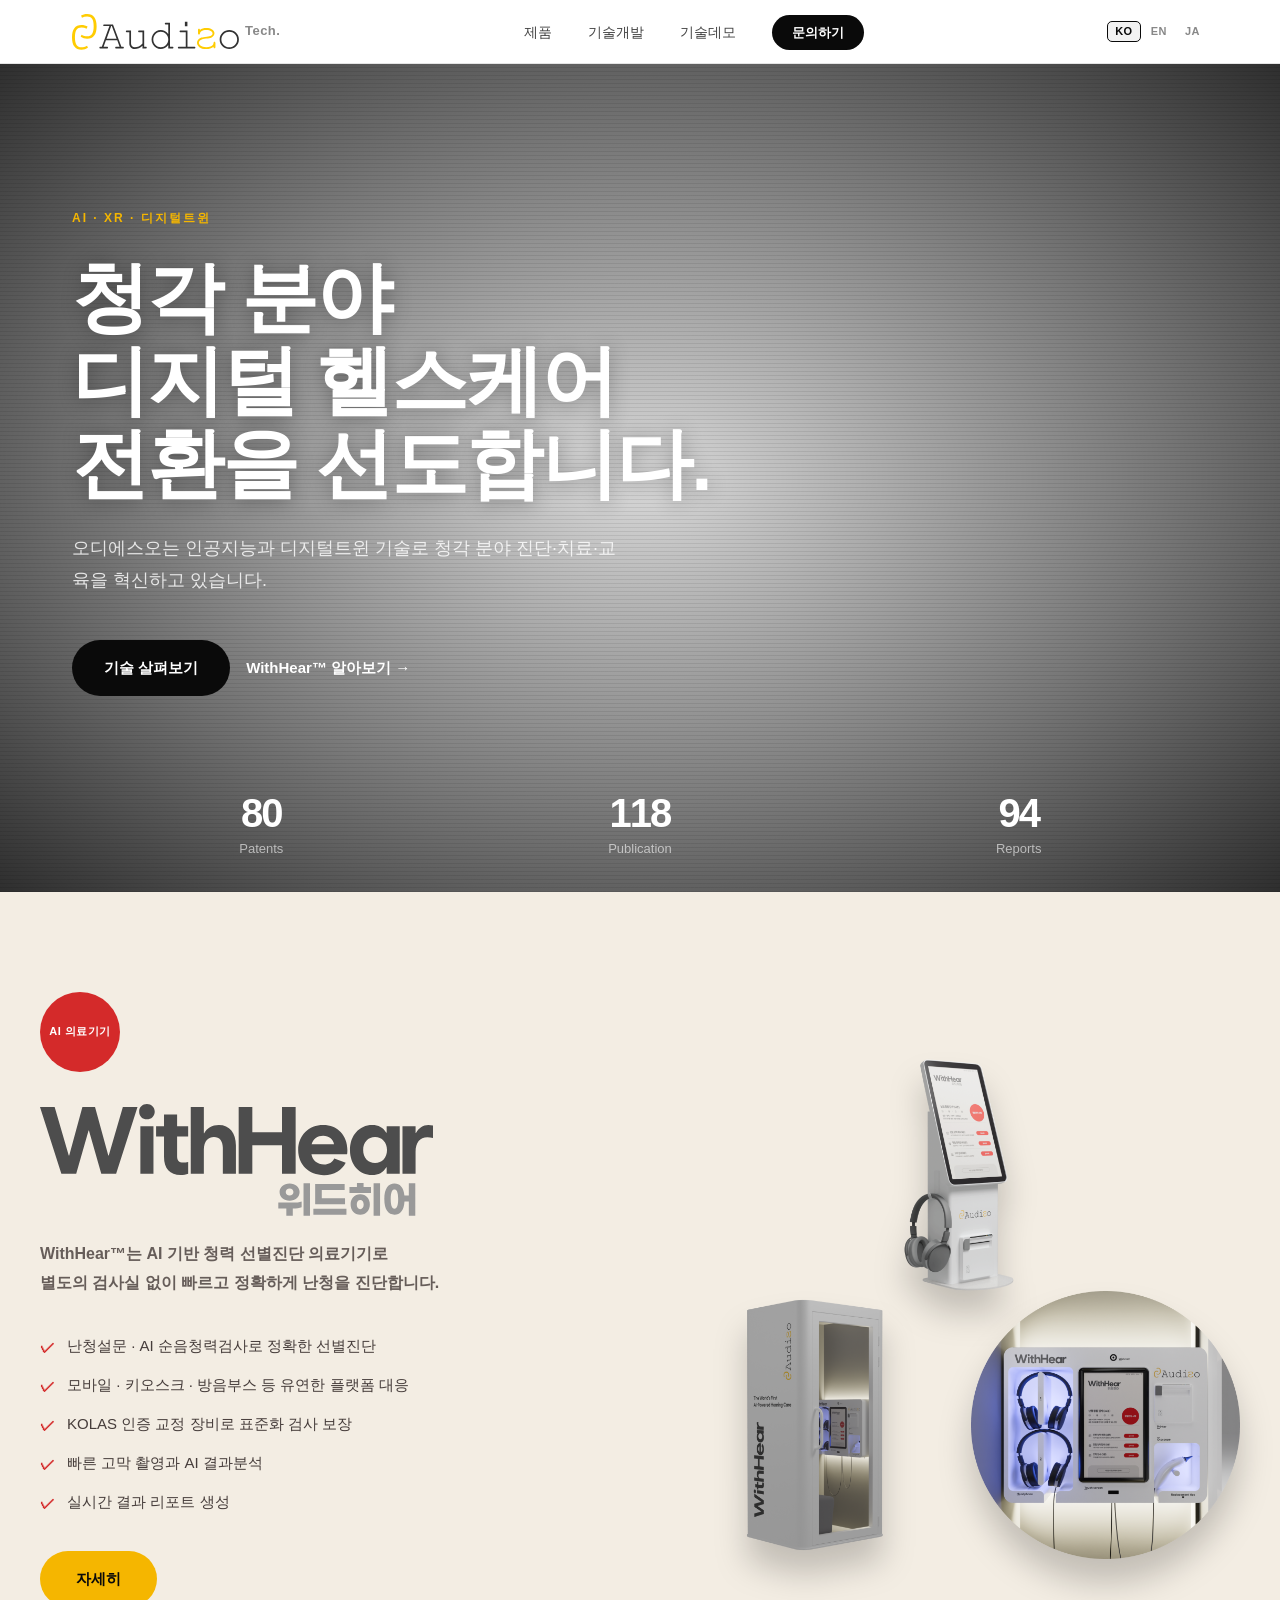
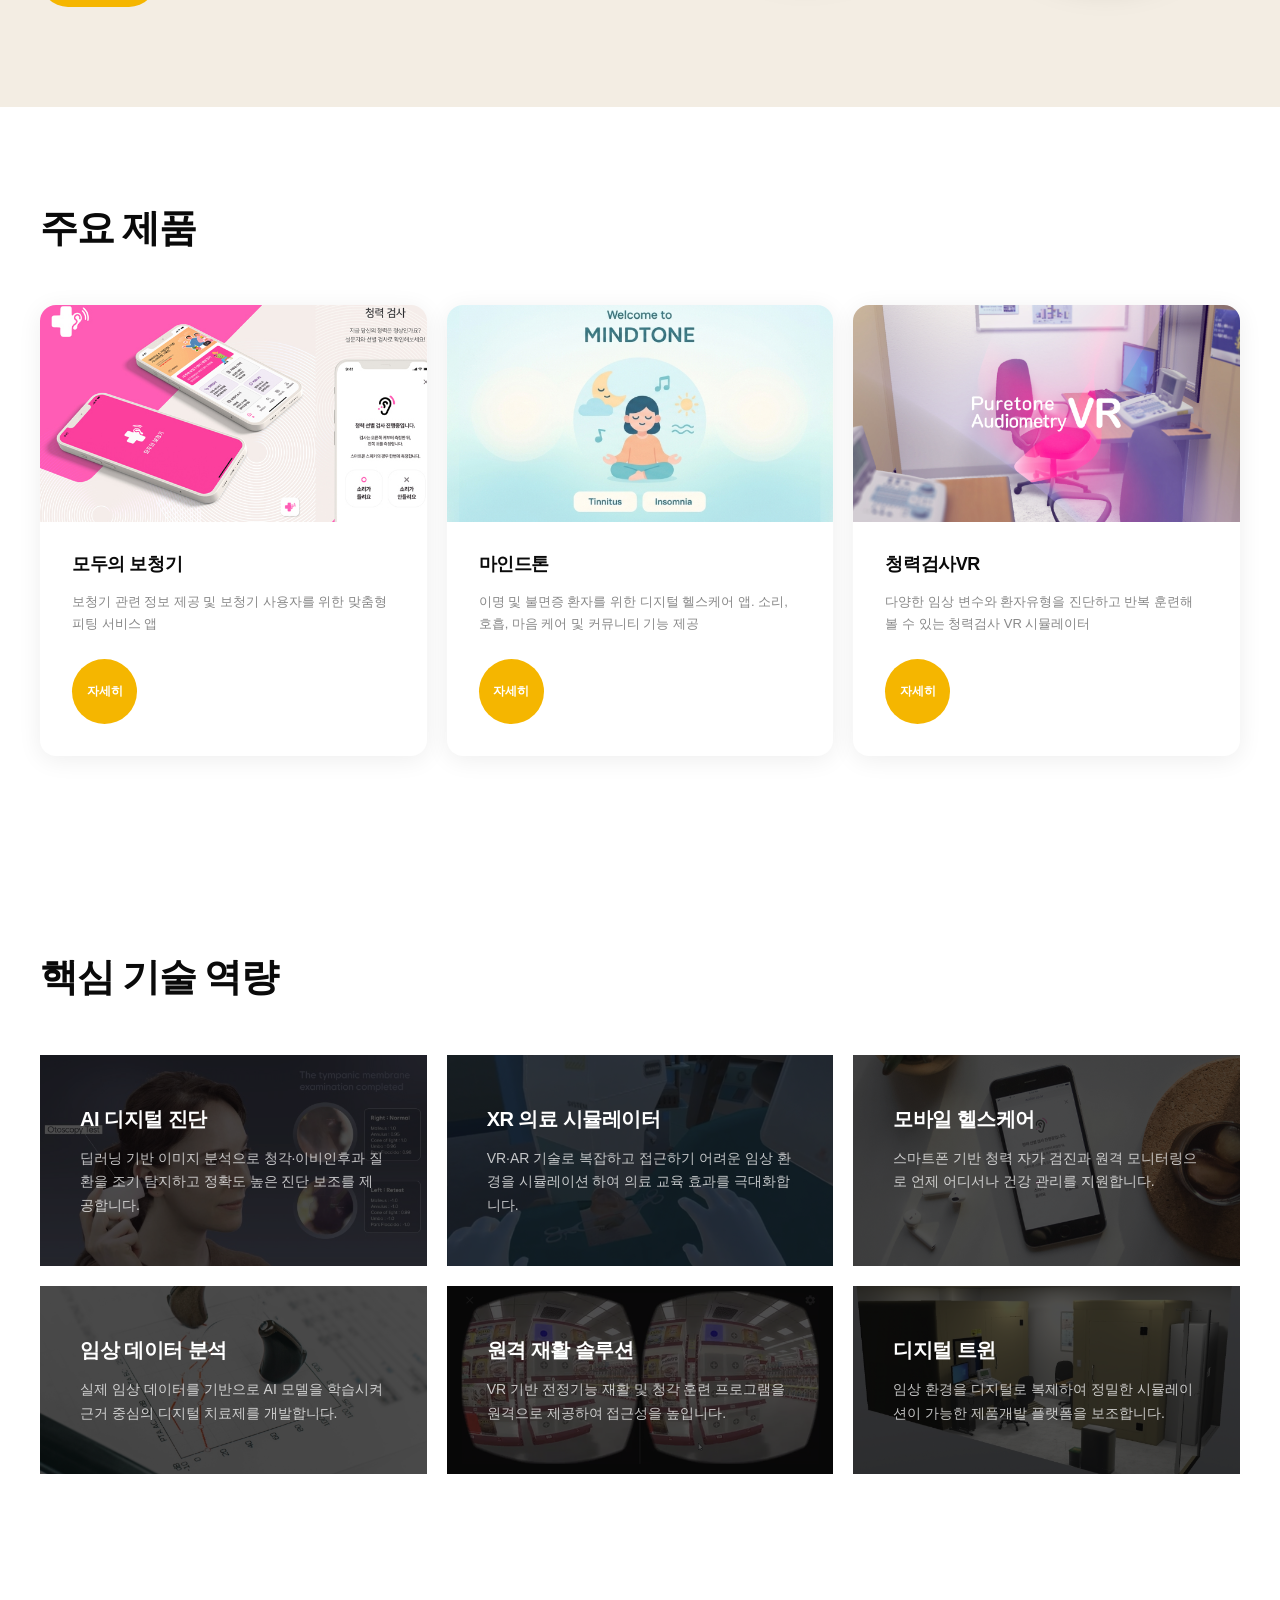
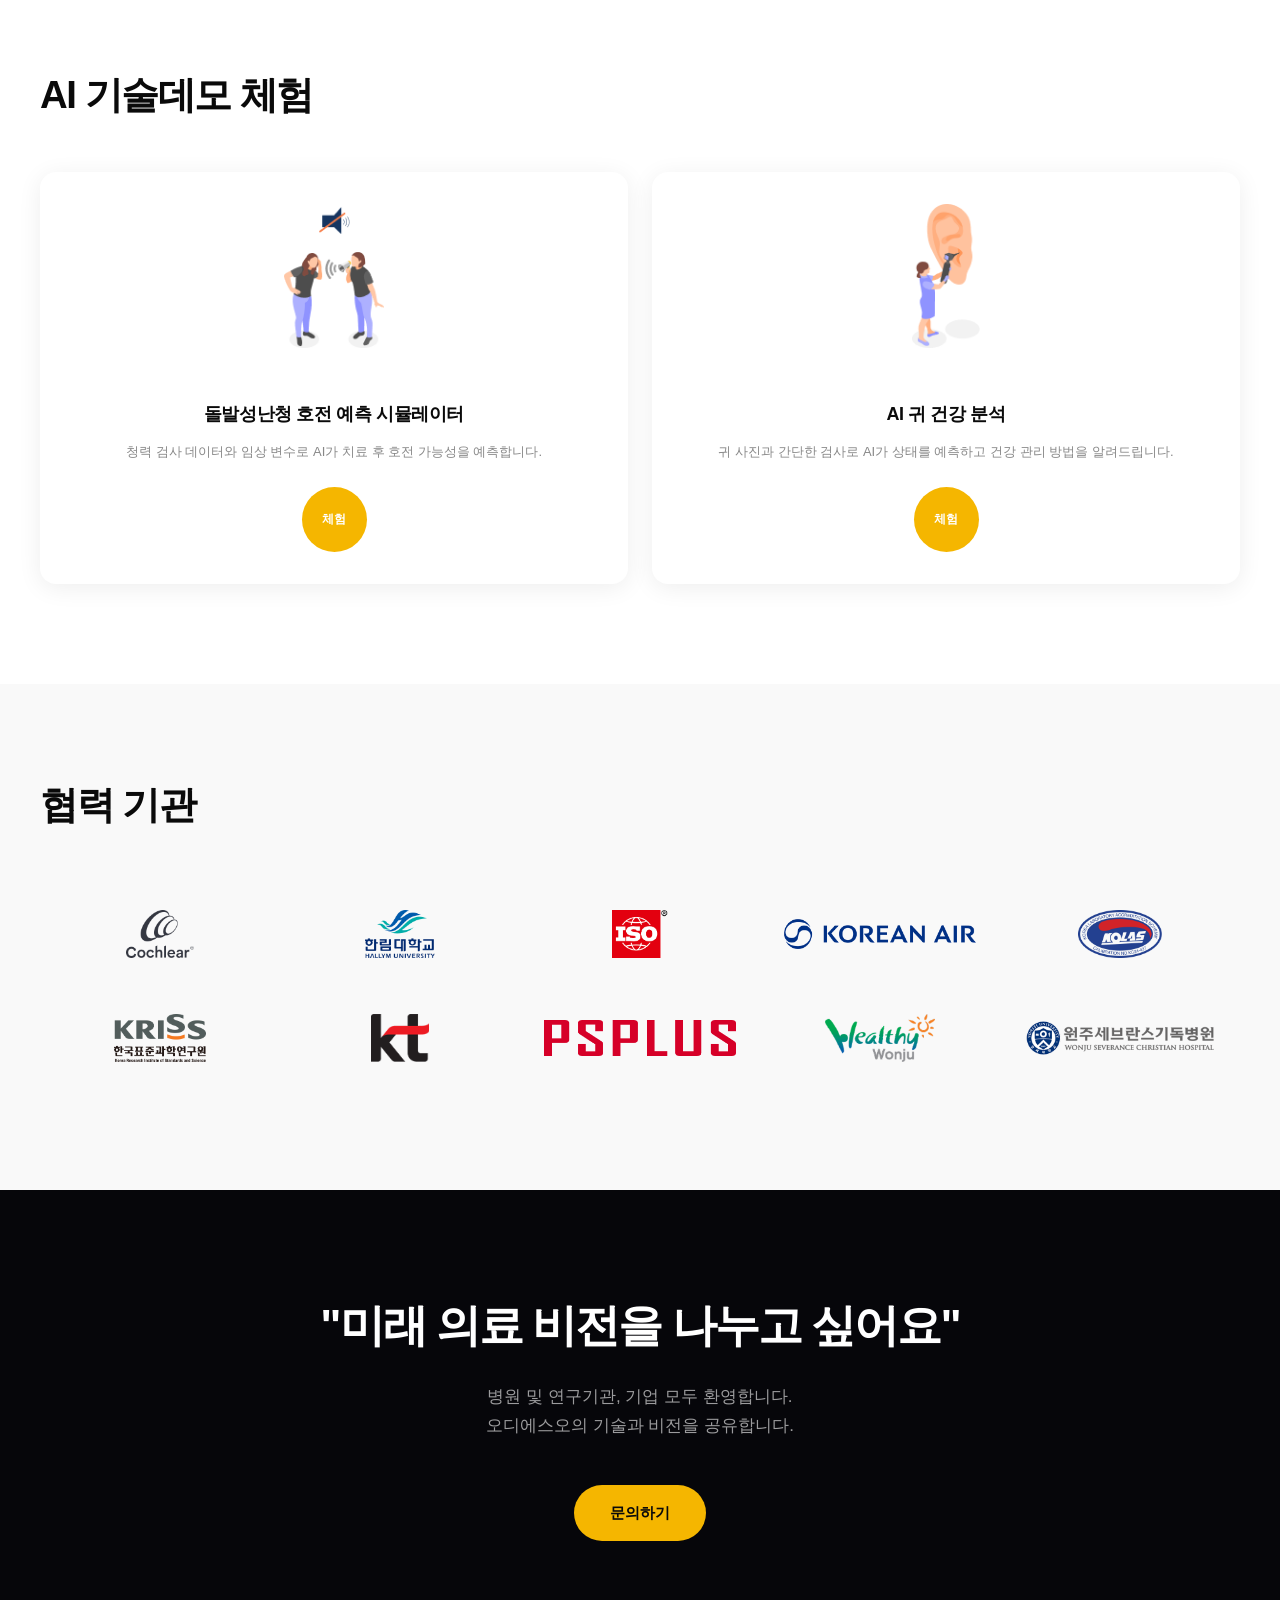
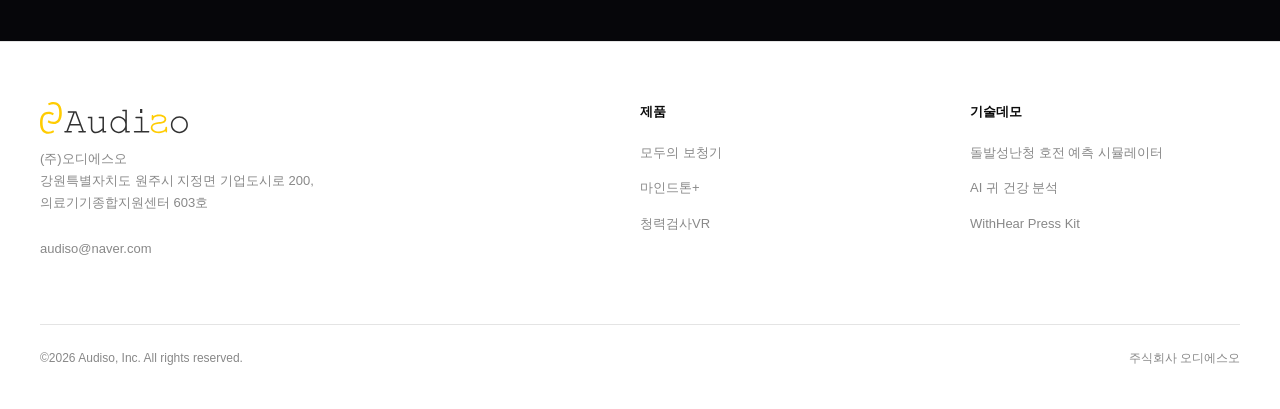
==== commit 641c612e: "Add Korean/English/Japanese multilingual support (i18n) - New js/i18n.js: custom i18n engine with KO" ====
--- a/index.html
+++ b/index.html
@@ -18,12 +18,12 @@
     <div class="hero-scanlines"></div>
     <section class="hero">
       <div class="hero-content">
-        <span class="hero-tag">AI · XR · 디지털트윈</span>
-        <h1>청각 분야 <br />디지털 헬스케어<br />전환을 선도합니다.</h1>
-        <p>오디에스오는 인공지능과 디지털트윈 기술로 청각 분야 진단·치료·교육을 혁신하고 있습니다.</p>
+        <span class="hero-tag" data-i18n="hero.tag">AI · XR · 디지털트윈</span>
+        <h1 data-i18n-html="hero.title">청각 분야 <br />디지털 헬스케어<br />전환을 선도합니다.</h1>
+        <p data-i18n="hero.desc">오디에스오는 인공지능과 디지털트윈 기술로 청각 분야 진단·치료·교육을 혁신하고 있습니다.</p>
         <div class="hero-actions">
-          <a href="#services" class="btn-primary">기술 살펴보기</a>
-          <a href="#product" class="btn-ghost">WithHear™ 알아보기 →</a>
+          <a href="#services" class="btn-primary" data-i18n="hero.btn1">기술 살펴보기</a>
+          <a href="#product" class="btn-ghost" data-i18n="hero.btn2">WithHear™ 알아보기 →</a>
         </div>
       </div>
     </section>
@@ -51,17 +51,17 @@
     <canvas id="product-canvas"></canvas>
     <div class="product-inner">
       <div>
-        <span class="product-badge">AI 의료기기</span>
+        <span class="product-badge" data-i18n="featured.badge">AI 의료기기</span>
         <img src="images/withhear.svg" alt="WithHear™" class="product-title-img" />
-        <p>WithHear™는 AI 기반 청력 선별진단 의료기기로 <br />별도의 검사실 없이 빠르고 정확하게 난청을 진단합니다.</p>
+        <p data-i18n-html="featured.desc">WithHear™는 AI 기반 청력 선별진단 의료기기로 <br />별도의 검사실 없이 빠르고 정확하게 난청을 진단합니다.</p>
         <ul class="product-features">
-          <li>난청설문 · AI 순음청력검사로 정확한 선별진단</li>
-          <li>모바일 · 키오스크 · 방음부스 등 유연한 플랫폼 대응</li>
-          <li>KOLAS 인증 교정 장비로 표준화 검사 보장</li>
-          <li>빠른 고막 촬영과 AI 결과분석</li>
-          <li>실시간 결과 리포트 생성</li>
+          <li data-i18n="featured.li1">난청설문 · AI 순음청력검사로 정확한 선별진단</li>
+          <li data-i18n="featured.li2">모바일 · 키오스크 · 방음부스 등 유연한 플랫폼 대응</li>
+          <li data-i18n="featured.li3">KOLAS 인증 교정 장비로 표준화 검사 보장</li>
+          <li data-i18n="featured.li4">빠른 고막 촬영과 AI 결과분석</li>
+          <li data-i18n="featured.li5">실시간 결과 리포트 생성</li>
         </ul>
-        <a href="https://audiso.co.kr/withhear" class="btn-accent" style="margin-top:36px; display:inline-block;" target="_blank">자세히</a>
+        <a href="https://audiso.co.kr/withhear" class="btn-accent" style="margin-top:36px; display:inline-block;" target="_blank" data-i18n="featured.btn">자세히</a>
       </div>
       <div class="product-visual">
         <img src="images/img_withhear_01.png" alt="WithHear 제품 이미지 1" class="float-img float-img-1" />
@@ -74,28 +74,28 @@
   <!-- PRODUCTS -->
   <section id="products">
     <div class="section-inner">
-      <h2 class="section-title">주요 제품</h2>
+      <h2 class="section-title" data-i18n="products.title">주요 제품</h2>
       <div class="products-grid">
 
         <div class="product-card">
           <div class="product-card-img"><img src="images/img_prod_modu.jpg" alt="모두의 보청기" /></div>
-          <h3>모두의 보청기</h3>
-          <p>보청기 관련 정보 제공 및 보청기 사용자를 위한 맞춤형 피팅 서비스 앱</p>
-          <a href="https://audiso.co.kr/hearingapp" class="btn-card-detail" target="_blank">자세히</a>
+          <h3 data-i18n="products.card1.name">모두의 보청기</h3>
+          <p data-i18n="products.card1.desc">보청기 관련 정보 제공 및 보청기 사용자를 위한 맞춤형 피팅 서비스 앱</p>
+          <a href="https://audiso.co.kr/hearingapp" class="btn-card-detail" target="_blank" data-i18n="products.btn">자세히</a>
         </div>
 
         <div class="product-card">
           <div class="product-card-img"><img src="images/img_prod_mt.jpg" alt="마인드톤" /></div>
-          <h3>마인드톤</h3>
-          <p>이명 및 불면증 환자를 위한 디지털 헬스케어 앱. 소리, 호흡, 마음 케어 및 커뮤니티 기능 제공</p>
-          <a href="products/prod_mindtone.html" class="btn-card-detail">자세히</a>
+          <h3 data-i18n="products.card2.name">마인드톤</h3>
+          <p data-i18n="products.card2.desc">이명 및 불면증 환자를 위한 디지털 헬스케어 앱. 소리, 호흡, 마음 케어 및 커뮤니티 기능 제공</p>
+          <a href="products/prod_mindtone.html" class="btn-card-detail" data-i18n="products.btn">자세히</a>
         </div>
 
         <div class="product-card">
           <div class="product-card-img"><img src="images/img_prod_avr.jpg" alt="청력검사VR" /></div>
-          <h3>청력검사VR</h3>
-          <p>다양한 임상 변수와 환자유형을 진단하고 반복 훈련해 볼 수 있는 청력검사 VR 시뮬레이터</p>
-          <a href="products/prod_ptavr.html" class="btn-card-detail">자세히</a>
+          <h3 data-i18n="products.card3.name">청력검사VR</h3>
+          <p data-i18n="products.card3.desc">다양한 임상 변수와 환자유형을 진단하고 반복 훈련해 볼 수 있는 청력검사 VR 시뮬레이터</p>
+          <a href="products/prod_ptavr.html" class="btn-card-detail" data-i18n="products.btn">자세히</a>
         </div>
 
       </div>
@@ -105,61 +105,61 @@
   <!-- SERVICES -->
   <section id="services">
     <div class="section-inner">
-      <h2 class="section-title">핵심 기술 역량</h2>
+      <h2 class="section-title" data-i18n="services.title">핵심 기술 역량</h2>
       <div class="services-grid">
-        <div class="service-card" style="background-image: url('images/img_services_02.jpg')"
+        <div class="service-card" data-service-key="card1" style="background-image: url('images/img_services_02.jpg')"
           data-video="video/vid_ai_diagnosis.mp4"
           data-popup-title="인공지능을 활용한 디지털 선별 진단 기술"
-          data-popup-desc="디지털트윈 환자 생성 기술을 활용하여 의료인의 훈련 프로그램뿐만 아니라 실제 환자를 진단하고 치료하는 분야에 적용합니다.<br> 
-          현실의 복잡한 진단 결과와 빅데이터 속에서 의미 있는 정보를 도출하기 위한 알고리즘을 개발하고, 
+          data-popup-desc="디지털트윈 환자 생성 기술을 활용하여 의료인의 훈련 프로그램뿐만 아니라 실제 환자를 진단하고 치료하는 분야에 적용합니다.<br>
+          현실의 복잡한 진단 결과와 빅데이터 속에서 의미 있는 정보를 도출하기 위한 알고리즘을 개발하고,
           수집한 선별 진단 데이터를 재 가공 후 AI를 학습시키고 시뮬레이션의 정확도와 품질을 향상하는 순환 개발 시스템을 구축하였습니다.">
-          <h3>AI 디지털 진단</h3>
-          <p>딥러닝 기반 이미지 분석으로 청각·이비인후과 질환을 조기 탐지하고 정확도 높은 진단 보조를 제공합니다.</p>
-        </div>
-        <div class="service-card" style="background-image: url('images/img_services_03.jpg')"
+          <h3 data-i18n="services.card1.h3">AI 디지털 진단</h3>
+          <p data-i18n="services.card1.p">딥러닝 기반 이미지 분석으로 청각·이비인후과 질환을 조기 탐지하고 정확도 높은 진단 보조를 제공합니다.</p>
+        </div>
+        <div class="service-card" data-service-key="card2" style="background-image: url('images/img_services_03.jpg')"
           data-video="video/vid_ptavr.mp4"
           data-popup-title="가상현실 기반의 의료 시뮬레이터"
           data-popup-desc="오디에스오는 의료 시뮬레이터 분야에서 보다 몰입감 있고 효과적인 훈련 경험을 제공하기 위해 AI, 리얼타임렌더링, 공간컴퓨팅 기술을 응용합니다.<br>
-          오디에스오의 의료 XR 시뮬레이터는 수술, 검사, 치료, 해부학 기초 등 임상에서 필요로 하는 거의 모든 의료 행위에 디바이스, 환경, 임상 시나리오를 적용할 수 있습니다. 
+          오디에스오의 의료 XR 시뮬레이터는 수술, 검사, 치료, 해부학 기초 등 임상에서 필요로 하는 거의 모든 의료 행위에 디바이스, 환경, 임상 시나리오를 적용할 수 있습니다.
           또한 행동 데이터 기반의 시뮬레이션 설계로 모니터링 시스템을 구축, 단순한 임상 체험을 넘어 세션별 평가 기능 구현이 가능합니다.">
-          <h3>XR 의료 시뮬레이터</h3>
-          <p>VR·AR 기술로 복잡하고 접근하기 어려운 임상 환경을 시뮬레이션 하여 의료 교육 효과를 극대화합니다.</p>
-        </div>
-        <div class="service-card" style="background-image: url('images/img_services_04.jpg')"
+          <h3 data-i18n="services.card2.h3">XR 의료 시뮬레이터</h3>
+          <p data-i18n="services.card2.p">VR·AR 기술로 복잡하고 접근하기 어려운 임상 환경을 시뮬레이션 하여 의료 교육 효과를 극대화합니다.</p>
+        </div>
+        <div class="service-card" data-service-key="card3" style="background-image: url('images/img_services_04.jpg')"
           data-video="video/vid_mobile_healthcare.mp4"
           data-popup-title="개인용 모바일 디바이스를 활용하는 원격 재활관리"
           data-popup-desc="스마트폰을 헬스케어에 활용하여 내원 진료의 불편한 점을 보완할 수 있습니다.<br>
           사용자는 언제든 검진과 결과에 따른 개인별 건강관리계획을 수립하거나 수정할 수 있고, 의사는 내원하지 않은 환자도 관리가 가능하므로 더 많은 환자를 모니터링 할 수 있습니다.<br>
           병원 접근성이 현저한 의료 소외 지역과 특히 어지러움증 환자와 같이 장기적인 재활치료 중 내원이 힘든 환자의 재활과 관리에 도움을 줄 수 있습니다.">
-          <h3>모바일 헬스케어</h3>
-          <p>스마트폰 기반 청력 자가 검진과 원격 모니터링으로 언제 어디서나 건강 관리를 지원합니다.</p>
-        </div>
-        <div class="service-card" style="background-image: url('images/img_services_05.jpg')"
+          <h3 data-i18n="services.card3.h3">모바일 헬스케어</h3>
+          <p data-i18n="services.card3.p">스마트폰 기반 청력 자가 검진과 원격 모니터링으로 언제 어디서나 건강 관리를 지원합니다.</p>
+        </div>
+        <div class="service-card" data-service-key="card4" style="background-image: url('images/img_services_05.jpg')"
           data-video="video/vid_data_analysis.mp4"
           data-popup-title="빅데이터와 AI를 활용한 임상 데이터 분석 서비스"
           data-popup-desc="오디에스오는 난청 관련 성별, 지역, 연령, 직업 분류를 기초로 환경요인 기반의 의료 분석 서비스를 제공 합니다.<br>
-          의료 낙후지역이나 유동인구가 많은 곳에 난청 선별 진단 기기를 보급하여 난청의 기저, 치매 등의 연구에 기여하고 있으며 수집된 데이터 분석 자료를 연구기관에 제공합니다.  
+          의료 낙후지역이나 유동인구가 많은 곳에 난청 선별 진단 기기를 보급하여 난청의 기저, 치매 등의 연구에 기여하고 있으며 수집된 데이터 분석 자료를 연구기관에 제공합니다.
           데이터 분석 서비스는 기관과 기업별 공급으로 구분되며 특히 정보의 배포 활용에 그치지 않고 맞춤형 환자 관리와 디지털 환자트윈 구축에도 활용됩니다.">
-          <h3>임상 데이터 분석</h3>
-          <p>실제 임상 데이터를 기반으로 AI 모델을 학습시켜 근거 중심의 디지털 치료제를 개발합니다.</p>
-        </div>
-        <div class="service-card" style="background-image: url('images/img_services_06.jpg')"
+          <h3 data-i18n="services.card4.h3">임상 데이터 분석</h3>
+          <p data-i18n="services.card4.p">실제 임상 데이터를 기반으로 AI 모델을 학습시켜 근거 중심의 디지털 치료제를 개발합니다.</p>
+        </div>
+        <div class="service-card" data-service-key="card5" style="background-image: url('images/img_services_06.jpg')"
           data-video="video/vid_rehab.mp4"
           data-popup-title="가상현실 기반의 전정기능 재활훈련"
           data-popup-desc="어지럼증으로 인한 낙상사고는 발생 시 치명적인 후유증을 남깁니다. 특히 고령자는 사망으로 이어질 수 있을 만큼 위험하다는 점에서 예방이 매우 중요합니다.<br>
           어지럼증 치료를 위한 전정재활운동은 환자의 장기치료 의지가 중요하지만 단조롭고 반복적 움직임으로 구성되어 그 효과성이 저하되어 왔습니다.<br>
-          오디에스오는 환자의 재활치료 동기부여 수단으로 가상현실 기반 게임형 재활 콘텐츠를 개발했습니다. 
+          오디에스오는 환자의 재활치료 동기부여 수단으로 가상현실 기반 게임형 재활 콘텐츠를 개발했습니다.
           콘텐츠에는 실내 재활치료 기간 중 느낄 수 있는 우울감 해소를 위한 관광형 재활 환경이 적용되어 있습니다.">
-          <h3>원격 재활 솔루션</h3>
-          <p>VR 기반 전정기능 재활 및 청각 훈련 프로그램을 원격으로 제공하여 접근성을 높입니다.</p>
-        </div>
-        <div class="service-card" style="background-image: url('images/img_services_01.jpg')"
+          <h3 data-i18n="services.card5.h3">원격 재활 솔루션</h3>
+          <p data-i18n="services.card5.p">VR 기반 전정기능 재활 및 청각 훈련 프로그램을 원격으로 제공하여 접근성을 높입니다.</p>
+        </div>
+        <div class="service-card" data-service-key="card6" style="background-image: url('images/img_services_01.jpg')"
           data-video="video/vid_env.mp4"
           data-popup-title="의료 전문인을 위한 의료기기 디지털트윈"
           data-popup-desc="일반적인 의료 시뮬레이션에서는 절차나 결과가 특정한 상황으로 고정되어 선형적인 수치를 찾는데 그 목적이 있습니다.<br>
           오디에스오의 디지털트윈을 활용한 시뮬레이션 정보는, 보다 구체적이고 사실적인 환경과 상호작용 가능한 의료기기 재현을 통해 실시간 의료 상황을 재현을 목표로 합니다.">
-          <h3>디지털 트윈</h3>
-          <p>임상 환경을 디지털로 복제하여 정밀한 시뮬레이션이 가능한 제품개발 플랫폼을 보조합니다.</p>
+          <h3 data-i18n="services.card6.h3">디지털 트윈</h3>
+          <p data-i18n="services.card6.p">임상 환경을 디지털로 복제하여 정밀한 시뮬레이션이 가능한 제품개발 플랫폼을 보조합니다.</p>
         </div>
       </div>
     </div>
@@ -168,21 +168,21 @@
   <!-- TECH DEMO -->
   <section id="demo">
     <div class="section-inner">
-      <h2 class="section-title">AI 기술데모 체험</h2>
+      <h2 class="section-title" data-i18n="demo.title">AI 기술데모 체험</h2>
       <div class="demo-grid">
 
         <div class="product-card">
           <div class="demo-card-img"><img src="images/demo_1.png" alt="돌발성난청 호전 예측 시뮬레이터" /></div>
-          <h3>돌발성난청 호전 예측 시뮬레이터</h3>
-          <p>청력 검사 데이터와 임상 변수로 AI가 치료 후 호전 가능성을 예측합니다.</p>
-          <a href="demo/ssnhl/SSNHL_predi_ver_3_0.html" class="btn-card-detail">체험</a>
+          <h3 data-i18n="demo.card1.h3">돌발성난청 호전 예측 시뮬레이터</h3>
+          <p data-i18n="demo.card1.p">청력 검사 데이터와 임상 변수로 AI가 치료 후 호전 가능성을 예측합니다.</p>
+          <a href="demo/ssnhl/SSNHL_predi_ver_3_0.html" class="btn-card-detail" data-i18n="demo.card1.btn">체험</a>
         </div>
 
         <div class="product-card">
           <div class="demo-card-img"><img src="images/demo_2.png" alt="AI 귀 건강 분석" /></div>
-          <h3>AI 귀 건강 분석</h3>
-          <p>귀 사진과 간단한 검사로 AI가 상태를 예측하고 건강 관리 방법을 알려드립니다.</p>
-          <a href="demo/earCheck/app.html" class="btn-card-detail">체험</a>
+          <h3 data-i18n="demo.card2.h3">AI 귀 건강 분석</h3>
+          <p data-i18n="demo.card2.p">귀 사진과 간단한 검사로 AI가 상태를 예측하고 건강 관리 방법을 알려드립니다.</p>
+          <a href="demo/earCheck/app.html" class="btn-card-detail" data-i18n="demo.card2.btn">체험</a>
         </div>
 
       </div>
@@ -192,7 +192,7 @@
   <!-- PARTNERS -->
   <section class="partners-section" id="partners">
     <div class="section-inner">
-      <h2 class="section-title">협력 기관</h2>
+      <h2 class="section-title" data-i18n="partners.title">협력 기관</h2>
       <div class="partners-grid">
         <div class="partner-item"><img src="images/partner_coch.png" alt="파트너" /></div>
         <div class="partner-item"><img src="images/partner_hal.png" alt="파트너" /></div>
@@ -212,9 +212,9 @@
   <section class="cta-section" id="contact">
     <canvas id="cta-canvas"></canvas>
     <div class="cta-inner">
-      <h2>"미래 의료 비전을 나누고 싶어요"</h2>
-      <p>병원 및 연구기관, 기업 모두 환영합니다.<br />오디에스오의 기술과 비전을 공유합니다.</p>
-      <a href="mailto:audiso@naver.com" class="btn-accent">문의하기</a>
+      <h2 data-i18n="cta.title">"미래 의료 비전을 나누고 싶어요"</h2>
+      <p data-i18n-html="cta.desc">병원 및 연구기관, 기업 모두 환영합니다.<br />오디에스오의 기술과 비전을 공유합니다.</p>
+      <a href="mailto:audiso@naver.com" class="btn-accent" data-i18n="cta.btn">문의하기</a>
     </div>
   </section>
 
@@ -242,6 +242,7 @@
   <script src="js/partners-bg.js"></script>
   <script src="js/product-bg.js"></script>
   <script src="js/services-modal.js"></script>
+  <script src="js/i18n.js"></script>
   <script src="js/components.js"></script>
 </body>
 </html>
--- a/css/style.css
+++ b/css/style.css
@@ -97,6 +97,36 @@
 }
 
 .nav-cta:hover { background: var(--gray-700) !important; }
+
+/* ── nav-right 그룹 ── */
+.nav-right {
+  display: flex;
+  align-items: center;
+  gap: 8px;
+}
+
+/* ── 언어 스위처 ── */
+.lang-switcher {
+  display: flex;
+  align-items: center;
+  gap: 2px;
+}
+
+.lang-btn {
+  font-size: 11px;
+  font-weight: 600;
+  letter-spacing: 0.5px;
+  color: var(--gray-500);
+  background: none;
+  border: 1px solid transparent;
+  cursor: pointer;
+  padding: 4px 7px;
+  border-radius: 5px;
+  transition: color 0.2s, background 0.2s, border-color 0.2s;
+  line-height: 1;
+}
+.lang-btn:hover { color: var(--black); background: var(--gray-100); }
+.lang-btn.active { color: var(--black); border-color: var(--gray-300); background: var(--gray-100); }
 
 /* ── 햄버거 버튼 ── */
 .nav-hamburger {
@@ -891,6 +921,10 @@
 .footer-bottom p {
   font-size: 12px;
   color: var(--gray-500);
+}
+.footer-bottom a,
+.footer-brand a[href^="mailto"] {
+  color: inherit; text-decoration: none;
 }
 
 /* ── RESPONSIVE ── */
